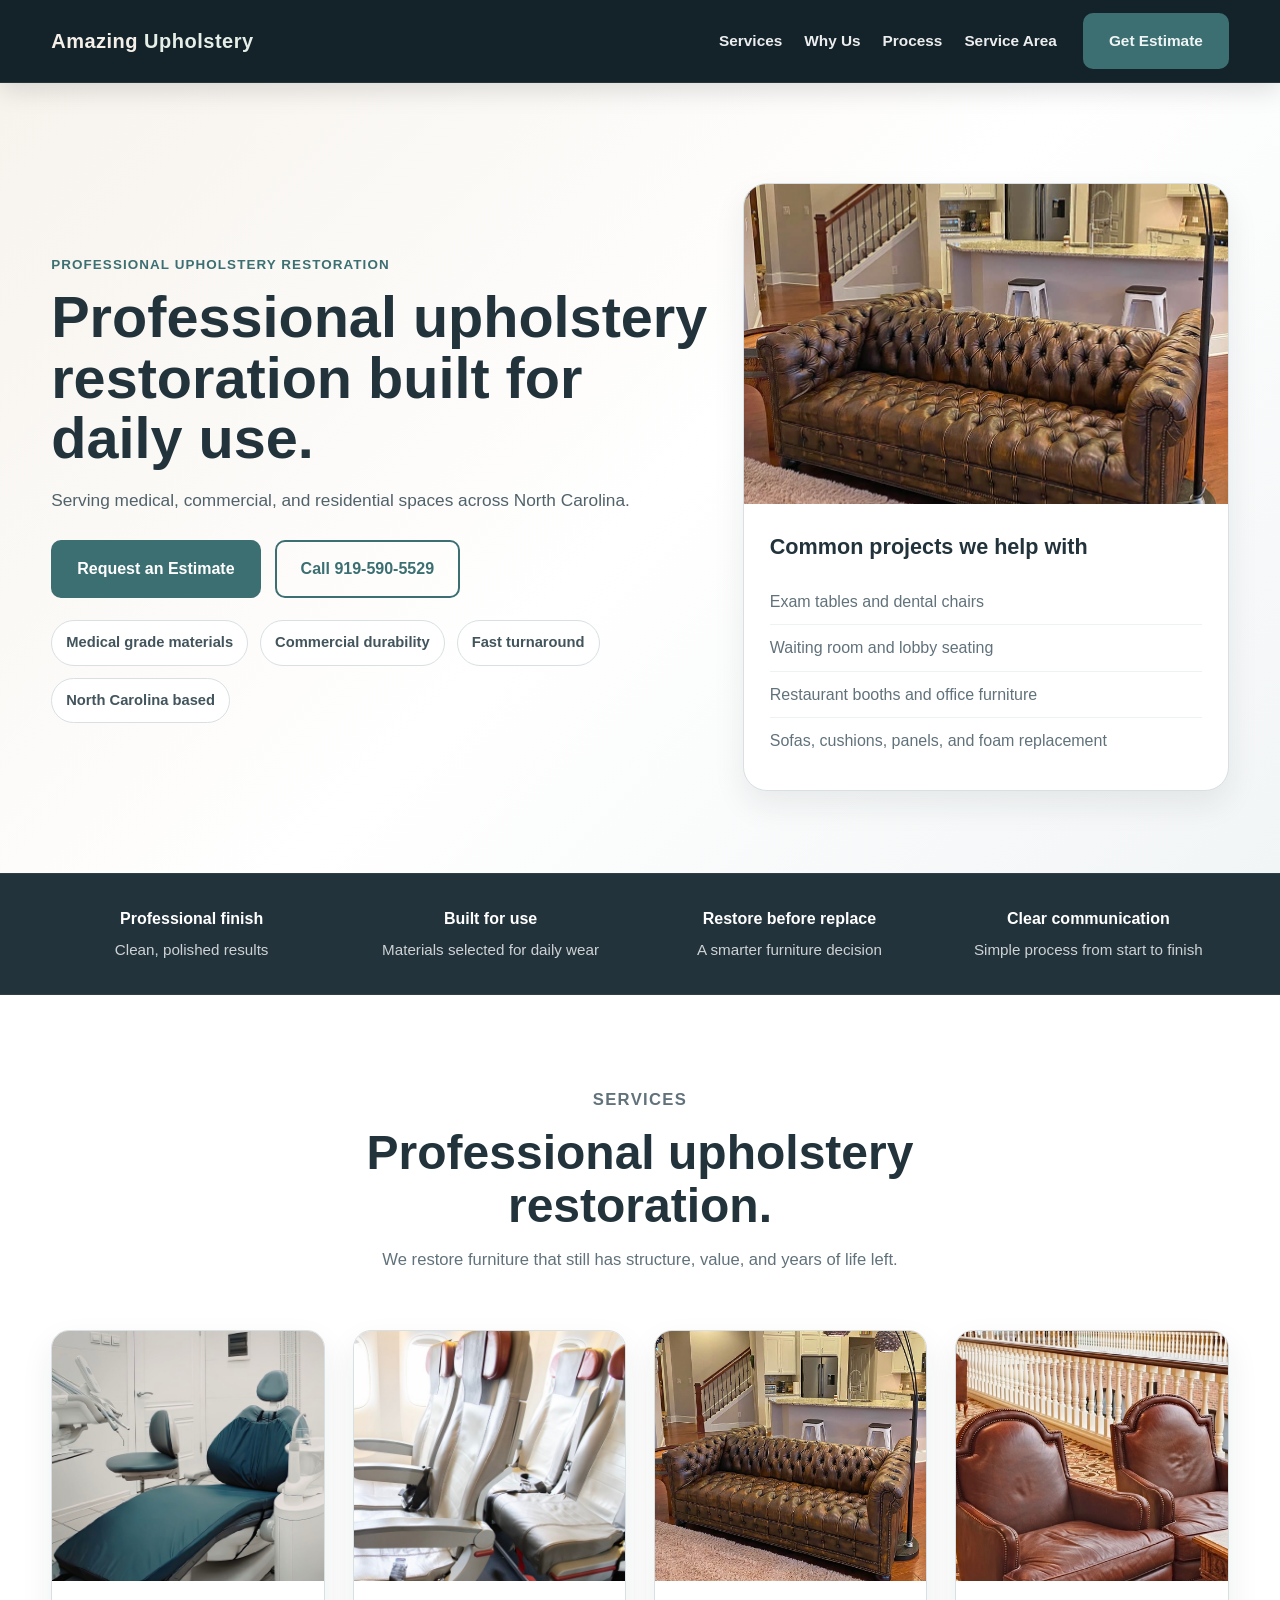
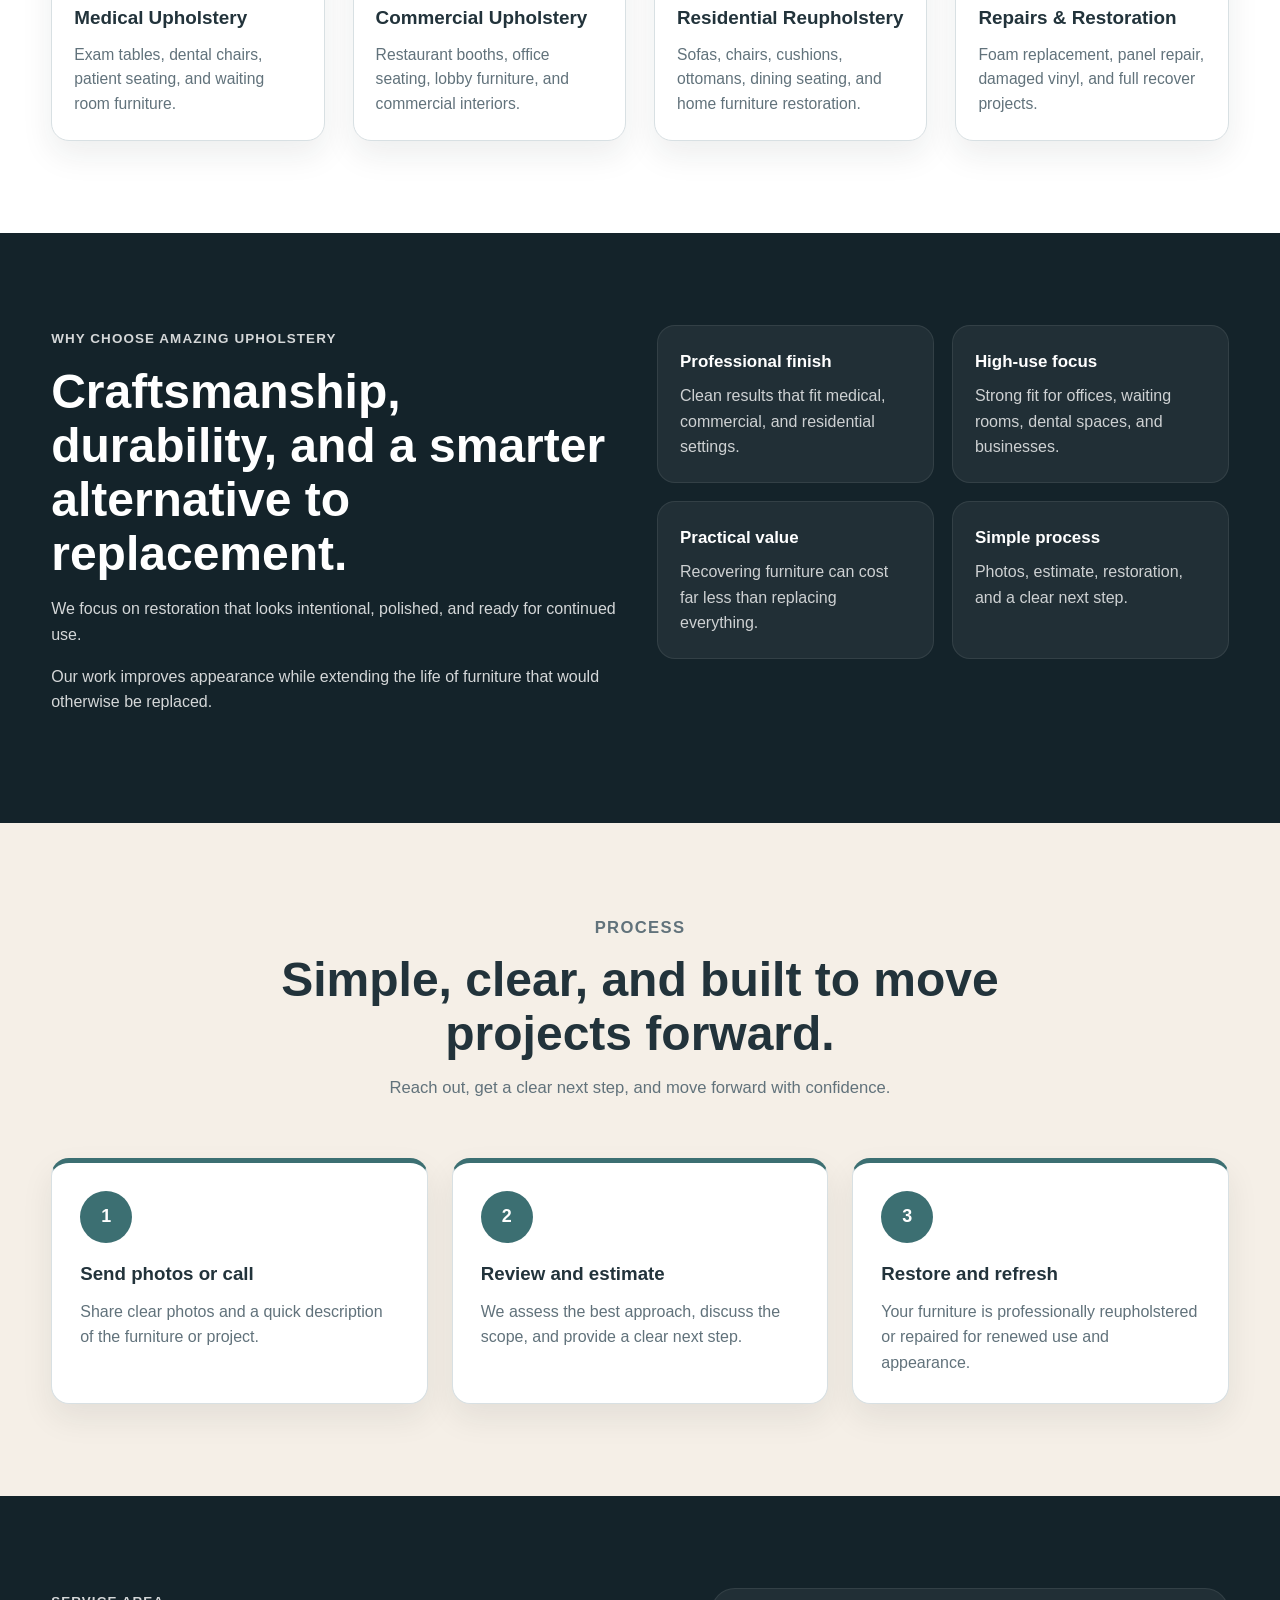
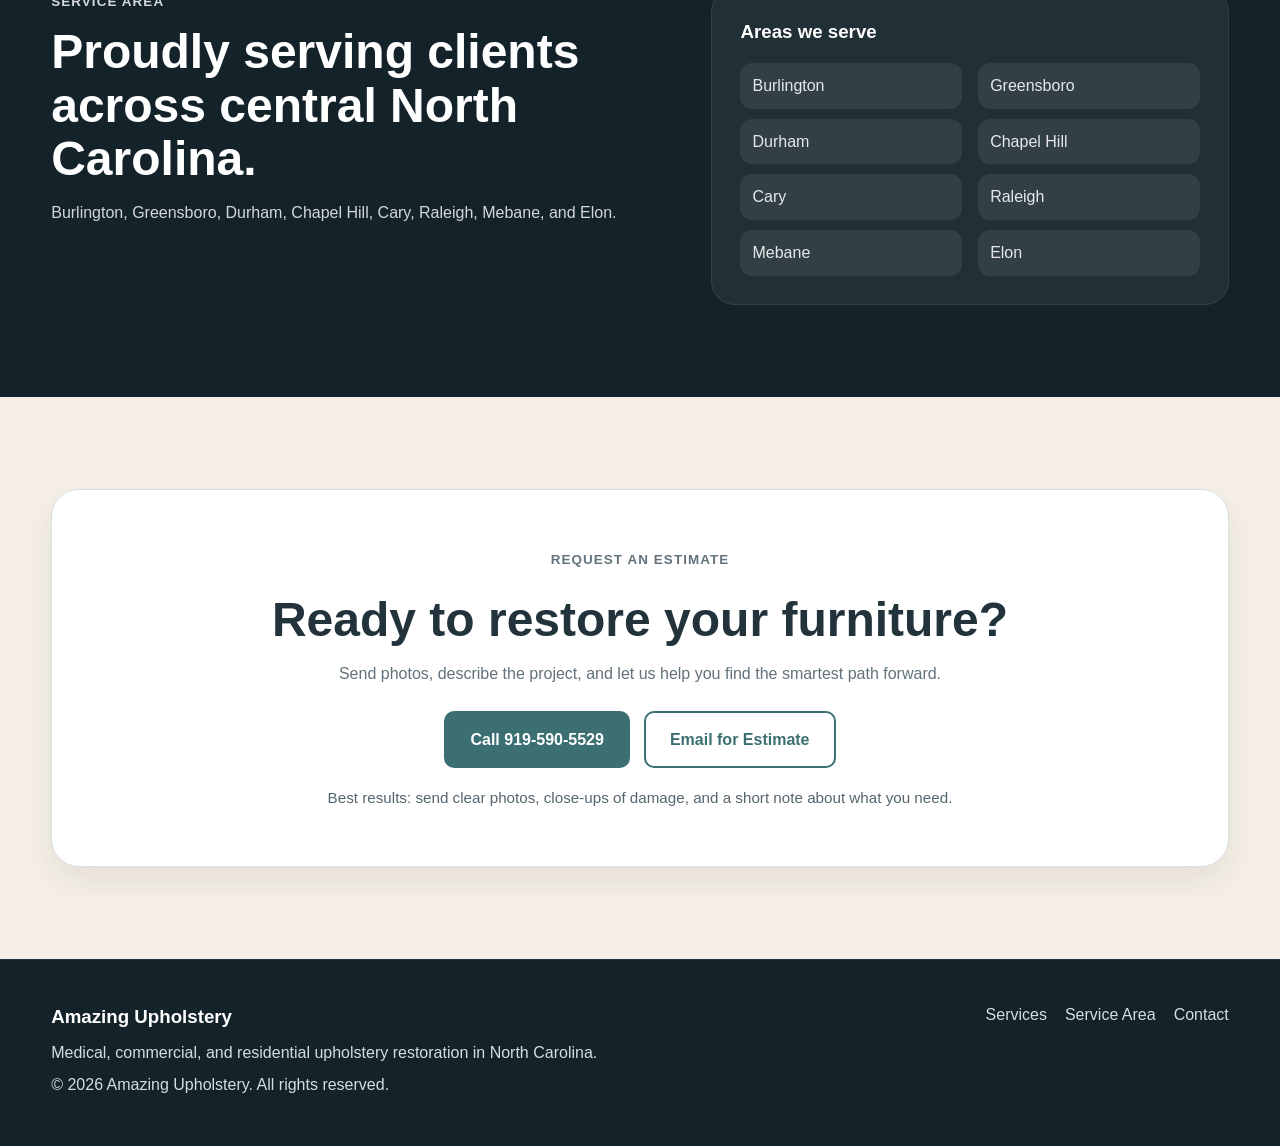
==== index.html @ 9be1ccff "Update index.html" ====
<!DOCTYPE html>
<html lang="en">
<head>
<meta charset="UTF-8">
<meta name="viewport" content="width=device-width, initial-scale=1.0">
<title>Amazing Upholstery | Medical, Commercial & Residential Upholstery Restoration</title>
<meta name="description" content="Amazing Upholstery restores medical, commercial, and residential furniture with durable materials, clean craftsmanship, and a professional finish across North Carolina.">
<link rel="stylesheet" href="style.css">
</head>

<body>

<header class="site-header">
<div class="container nav">

<a href="/" class="logo">Amazing <span>Upholstery</span></a>

<nav class="nav-links">
<a href="#services">Services</a>
<a href="#why-us">Why Us</a>
<a href="#process">Process</a>
<a href="#areas">Service Area</a>
<a href="#contact" class="btn btn-primary nav-cta">Get Estimate</a>
</nav>

</div>
</header>

<main>

<section class="hero">
<div class="container hero-grid">

<div class="hero-copy">

<p class="section-label">Professional Upholstery Restoration</p>

<h1>Professional upholstery restoration built for daily use.</h1>
<p class="hero-text">
Serving medical, commercial, and residential spaces across North Carolina.
</p>

<div class="hero-actions">
<a href="#contact" class="btn btn-primary">Request an Estimate</a>
<a href="tel:9195905529" class="btn btn-secondary">Call 919-590-5529</a>
</div>

<div class="hero-tags">
<span>Medical grade materials</span>
<span>Commercial durability</span>
<span>Fast turnaround</span>
<span>North Carolina based</span>
</div>

</div>

<div class="hero-panel">

<img src="Residential.JPG" alt="Residential upholstery">

<div class="hero-panel-body">

<h2>Common projects we help with</h2>

<ul>
<li>Exam tables and dental chairs</li>
<li>Waiting room and lobby seating</li>
<li>Restaurant booths and office furniture</li>
<li>Sofas, cushions, panels, and foam replacement</li>
</ul>

</div>

</div>

</div>
</section>

<section class="trust-strip">

<div class="container trust-grid">

<div class="trust-item">
<strong>Professional finish</strong>
<span>Clean, polished results</span>
</div>

<div class="trust-item">
<strong>Built for use</strong>
<span>Materials selected for daily wear</span>
</div>

<div class="trust-item">
<strong>Restore before replace</strong>
<span>A smarter furniture decision</span>
</div>

<div class="trust-item">
<strong>Clear communication</strong>
<span>Simple process from start to finish</span>
</div>

</div>

</section>


<section id="services" class="section">

<div class="container">

<div class="section-head">
<p class="section-label">Services</p>
<h2>Professional upholstery restoration.</h2>
<p>We restore furniture that still has structure, value, and years of life left.</p>
</div>

<div class="service-grid">

<article class="service-card">

<div class="service-top">
<img src="Medical.JPEG" alt="Medical upholstery">
</div>

<div class="service-body">
<h3>Medical Upholstery</h3>
<p>Exam tables, dental chairs, patient seating, and waiting room furniture.</p>
</div>

</article>


<article class="service-card">

<div class="service-top">
<img src="Commercial.JPEG" alt="Commercial upholstery">
</div>

<div class="service-body">
<h3>Commercial Upholstery</h3>
<p>Restaurant booths, office seating, lobby furniture, and commercial interiors.</p>
</div>

</article>


<article class="service-card">

<div class="service-top">
<img src="Residential.JPG" alt="Residential upholstery">
</div>

<div class="service-body">
<h3>Residential Reupholstery</h3>
<p>Sofas, chairs, cushions, ottomans, dining seating, and home furniture restoration.</p>
</div>

</article>


<article class="service-card">

<div class="service-top">
<img src="Repairs.JPEG" alt="Repairs and restoration">
</div>

<div class="service-body">
<h3>Repairs & Restoration</h3>
<p>Foam replacement, panel repair, damaged vinyl, and full recover projects.</p>
</div>

</article>

</div>

</div>

</section>


<section id="why-us" class="section section-dark">

<div class="container brand-grid">

<div class="brand-copy">

<p class="section-label section-label-light">Why Choose Amazing Upholstery</p>

<h2>Craftsmanship, durability, and a smarter alternative to replacement.</h2>

<p>We focus on restoration that looks intentional, polished, and ready for continued use.</p>

<p>Our work improves appearance while extending the life of furniture that would otherwise be replaced.</p>

</div>


<div class="brand-points">

<div class="brand-box">
<h3>Professional finish</h3>
<p>Clean results that fit medical, commercial, and residential settings.</p>
</div>

<div class="brand-box">
<h3>High-use focus</h3>
<p>Strong fit for offices, waiting rooms, dental spaces, and businesses.</p>
</div>

<div class="brand-box">
<h3>Practical value</h3>
<p>Recovering furniture can cost far less than replacing everything.</p>
</div>

<div class="brand-box">
<h3>Simple process</h3>
<p>Photos, estimate, restoration, and a clear next step.</p>
</div>

</div>

</div>

</section>


<section id="process" class="section section-cream">

<div class="container">

<div class="section-head">

<p class="section-label">Process</p>

<h2>Simple, clear, and built to move projects forward.</h2>

<p>Reach out, get a clear next step, and move forward with confidence.</p>

</div>


<div class="process-grid">

<article class="process-card">
<div class="step-number">1</div>
<h3>Send photos or call</h3>
<p>Share clear photos and a quick description of the furniture or project.</p>
</article>

<article class="process-card">
<div class="step-number">2</div>
<h3>Review and estimate</h3>
<p>We assess the best approach, discuss the scope, and provide a clear next step.</p>
</article>

<article class="process-card">
<div class="step-number">3</div>
<h3>Restore and refresh</h3>
<p>Your furniture is professionally reupholstered or repaired for renewed use and appearance.</p>
</article>

</div>

</div>

</section>


<section id="areas" class="section section-dark">

<div class="container areas-grid">

<div class="areas-copy">

<p class="section-label section-label-light">Service Area</p>

<h2>Proudly serving clients across central North Carolina.</h2>

<p>Burlington, Greensboro, Durham, Chapel Hill, Cary, Raleigh, Mebane, and Elon.</p>

</div>


<div class="areas-card">

<h3>Areas we serve</h3>

<ul>
<li>Burlington</li>
<li>Greensboro</li>
<li>Durham</li>
<li>Chapel Hill</li>
<li>Cary</li>
<li>Raleigh</li>
<li>Mebane</li>
<li>Elon</li>
</ul>

</div>

</div>

</section>


<section id="contact" class="section section-cream">

<div class="container">

<div class="contact-panel">

<p class="section-label">Request an Estimate</p>

<h2>Ready to restore your furniture?</h2>

<p>Send photos, describe the project, and let us help you find the smartest path forward.</p>

<div class="contact-actions">
<a href="tel:9195905529" class="btn btn-primary">Call 919-590-5529</a>
<a href="mailto:info@amazingreup.com" class="btn btn-secondary">Email for Estimate</a>
</div>

<div class="contact-note">
Best results: send clear photos, close-ups of damage, and a short note about what you need.
</div>

</div>

</div>

</section>

</main>


<footer class="site-footer">

<div class="container footer-grid">

<div class="footer-left">
<h3>Amazing Upholstery</h3>
<p>Medical, commercial, and residential upholstery restoration in North Carolina.</p>
<p>© 2026 Amazing Upholstery. All rights reserved.</p>
</div>

<div class="footer-right">
<a href="#services">Services</a>
<a href="#areas">Service Area</a>
<a href="#contact">Contact</a>
</div>

</div>

</footer>

</body>
</html>
---- style.css ----
:root {
  --charcoal: #14232a;
  --charcoal-soft: #22333b;
  --teal: #3c6f72;
  --teal-dark: #315d60;
  --cream: #f5efe7;
  --white: #ffffff;
  --border: #d8e0e3;
  --text: #22333b;
  --muted: #61727b;
  --shadow: 0 14px 32px rgba(20, 35, 42, 0.08);
  --shadow-hover: 0 22px 44px rgba(20, 35, 42, 0.14);
  --radius: 18px;
  --radius-lg: 24px;
}

* {
  box-sizing: border-box;
  margin: 0;
  padding: 0;
}

html {
  scroll-behavior: smooth;
}

body {
  font-family: Arial, Helvetica, sans-serif;
  color: var(--text);
  background: var(--white);
  line-height: 1.6;
}

img {
  display: block;
  max-width: 100%;
}

a {
  color: inherit;
  text-decoration: none;
}

.container {
  width: min(92%, 1200px);
  margin: 0 auto;
}

.site-header {
  position: sticky;
  top: 0;
  z-index: 1000;
  background: var(--charcoal);
  border-bottom: 1px solid rgba(255, 255, 255, 0.08);
  box-shadow: 0 8px 24px rgba(0, 0, 0, 0.12);
}

.nav {
  min-height: 82px;
  display: flex;
  justify-content: space-between;
  align-items: center;
  gap: 24px;
}

.logo {
  font-size: 1.25rem;
  font-weight: 700;
  color: #f4efe8;
  letter-spacing: 0.5px;
  white-space: nowrap;
  line-height: 1.2;
}

.logo span {
  color: #e5eee7;
}

.nav-links {
  display: flex;
  align-items: center;
  gap: 22px;
  flex-wrap: wrap;
}

.nav-links a {
  color: rgba(255, 255, 255, 0.92);
  font-weight: 600;
  font-size: 0.96rem;
}

.nav-links a:hover {
  color: #ffffff;
}

.nav-cta {
  margin-left: 4px;
}

.btn {
  display: inline-block;
  padding: 14px 24px;
  border-radius: 10px;
  font-weight: 700;
  border: 2px solid transparent;
  transition: background-color 0.25s ease, color 0.25s ease, border-color 0.25s ease, transform 0.25s ease;
}

.btn:hover {
  transform: translateY(-1px);
}

.btn-primary {
  background: var(--teal);
  color: var(--white);
}

.btn-primary:hover {
  background: var(--teal-dark);
}

.btn-secondary {
  background: transparent;
  color: var(--teal);
  border-color: var(--teal);
}

.btn-secondary:hover {
  background: rgba(60, 111, 114, 0.08);
}

.section {
  padding: 92px 0;
}

.section-light {
  background: var(--white);
}

.section-cream {
  background: var(--cream);
}

.section-dark {
  background: var(--charcoal);
  color: var(--white);
}

.section-head {
  max-width: 760px;
  margin: 0 auto 56px;
  text-align: center;
}

.section-head h2 {
  font-size: clamp(2rem, 4vw, 3rem);
  line-height: 1.12;
  margin-bottom: 14px;
}

.section-head p {
  color: var(--muted);
  font-size: 1.04rem;
}

.section-label {
  display: inline-block;
  margin-bottom: 12px;
  color: var(--teal);
  font-size: 0.84rem;
  font-weight: 800;
  text-transform: uppercase;
  letter-spacing: 0.08em;
}

.section-label-light {
  color: #d5e1db;
}

.hero {
  background: linear-gradient(135deg, #f7f3ed 0%, #ffffff 52%, #f2f5f6 100%);
  padding: 100px 0 82px;
}

.hero-grid {
  display: grid;
  grid-template-columns: 1.15fr 0.85fr;
  gap: 34px;
  align-items: center;
}

.hero-copy h1 {
  font-size: clamp(2.4rem, 4.5vw, 4.2rem);
  line-height: 1.05;
  margin-bottom: 18px;
}

.hero-text {
  font-size: 1.08rem;
  color: #51626a;
  max-width: 700px;
  margin-bottom: 26px;
}

.hero-actions {
  display: flex;
  gap: 14px;
  flex-wrap: wrap;
  margin-bottom: 22px;
}

.hero-tags {
  display: flex;
  flex-wrap: wrap;
  gap: 12px;
}

.hero-tags span {
  background: var(--white);
  border: 1px solid var(--border);
  border-radius: 999px;
  padding: 10px 14px;
  font-size: 0.92rem;
  font-weight: 700;
  color: #42545c;
}

.hero-panel {
  background: var(--white);
  border: 1px solid var(--border);
  border-radius: var(--radius-lg);
  overflow: hidden;
  box-shadow: var(--shadow);
}

.hero-panel img {
  width: 100%;
  height: 320px;
  object-fit: cover;
}

.hero-panel-body {
  padding: 26px;
}

.hero-panel-body h2 {
  font-size: 1.35rem;
  margin-bottom: 14px;
}

.hero-panel-body ul {
  list-style: none;
}

.hero-panel-body li {
  padding: 10px 0;
  border-bottom: 1px solid #edf2f4;
  color: var(--muted);
}

.hero-panel-body li:last-child {
  border-bottom: none;
}

.trust-strip {
  background: var(--charcoal-soft);
  color: var(--white);
  padding: 22px 0;
  border-top: 1px solid rgba(255, 255, 255, 0.06);
  border-bottom: 1px solid rgba(255, 255, 255, 0.06);
}

.trust-grid {
  display: grid;
  grid-template-columns: repeat(4, 1fr);
  gap: 18px;
}

.trust-item {
  text-align: center;
  padding: 10px 12px;
}

.trust-item strong {
  display: block;
  margin-bottom: 5px;
  font-size: 1rem;
}

.trust-item span {
  color: rgba(255, 255, 255, 0.78);
  font-size: 0.95rem;
}

.service-grid {
  display: grid;
  grid-template-columns: repeat(4, 1fr);
  gap: 28px;
}

.service-card {
  background: var(--white);
  border: 1px solid var(--border);
  border-radius: 18px;
  overflow: hidden;
  box-shadow: var(--shadow);
  transition: transform 0.25s ease, box-shadow 0.25s ease;
}

.service-card:hover {
  transform: translateY(-4px);
  box-shadow: var(--shadow-hover);
}

.service-top {
  overflow: hidden;
  background: #f3f4f6;
}

.service-top img {
  width: 100%;
  height: 250px;
  object-fit: cover;
  display: block;
  transition: transform 0.35s ease;
}

.service-card:hover .service-top img {
  transform: scale(1.04);
}

.service-body {
  padding: 22px 22px 24px;
}

.service-body h3 {
  font-size: 1.18rem;
  margin-bottom: 10px;
  color: var(--text);
}

.service-body p {
  color: var(--muted);
  font-size: 0.98rem;
  line-height: 1.55;
}

.brand-grid {
  display: grid;
  grid-template-columns: 1fr 1fr;
  gap: 34px;
  align-items: start;
}

.brand-copy h2 {
  font-size: clamp(2rem, 4vw, 3rem);
  line-height: 1.12;
  margin-bottom: 16px;
}

.brand-copy p {
  color: rgba(255, 255, 255, 0.82);
  margin-bottom: 16px;
}

.brand-points {
  display: grid;
  grid-template-columns: repeat(2, 1fr);
  gap: 18px;
}

.brand-box {
  background: rgba(255, 255, 255, 0.06);
  border: 1px solid rgba(255, 255, 255, 0.08);
  border-radius: var(--radius);
  padding: 22px;
}

.brand-box h3 {
  color: var(--white);
  margin-bottom: 8px;
  font-size: 1.06rem;
}

.brand-box p {
  color: rgba(255, 255, 255, 0.78);
}

.process-grid {
  display: grid;
  grid-template-columns: repeat(3, 1fr);
  gap: 24px;
}

.process-card {
  background: var(--white);
  border: 1px solid var(--border);
  border-top: 5px solid var(--teal);
  border-radius: var(--radius);
  padding: 28px;
  box-shadow: var(--shadow);
}

.step-number,
.step {
  width: 52px;
  height: 52px;
  border-radius: 50%;
  background: var(--teal);
  color: var(--white);
  display: flex;
  align-items: center;
  justify-content: center;
  font-size: 1.12rem;
  font-weight: 800;
  margin-bottom: 16px;
}

.process-card h3 {
  margin-bottom: 10px;
}

.process-card p {
  color: var(--muted);
}

.areas-grid {
  display: grid;
  grid-template-columns: 1.1fr 0.9fr;
  gap: 28px;
  align-items: start;
}

.areas-copy h2 {
  font-size: clamp(2rem, 4vw, 3rem);
  line-height: 1.12;
  margin-bottom: 14px;
}

.areas-copy p {
  color: rgba(255, 255, 255, 0.82);
}

.areas-card {
  background: rgba(255, 255, 255, 0.06);
  border: 1px solid rgba(255, 255, 255, 0.08);
  border-radius: var(--radius-lg);
  padding: 28px;
}

.areas-card h3 {
  margin-bottom: 16px;
  color: var(--white);
}

.areas-card ul {
  list-style: none;
  display: grid;
  grid-template-columns: repeat(2, 1fr);
  gap: 10px 16px;
}

.areas-card li {
  padding: 10px 12px;
  border-radius: 12px;
  background: rgba(255, 255, 255, 0.08);
  color: rgba(255, 255, 255, 0.88);
}

.areas-list {
  text-align: center;
  font-size: 1.2rem;
  color: rgba(255, 255, 255, 0.88);
}

.contact-panel {
  background: var(--white);
  border: 1px solid var(--border);
  border-radius: 28px;
  padding: 56px 30px;
  text-align: center;
  box-shadow: var(--shadow);
}

.contact-panel h2 {
  font-size: clamp(2rem, 4vw, 3rem);
  line-height: 1.1;
  margin-bottom: 14px;
}

.contact-panel p {
  max-width: 720px;
  margin: 0 auto 24px;
  color: var(--muted);
}

.contact-actions {
  display: flex;
  justify-content: center;
  gap: 14px;
  flex-wrap: wrap;
  margin-bottom: 18px;
}

.contact-note {
  color: #55666f;
  font-size: 0.95rem;
}

.site-footer {
  background: var(--charcoal);
  color: #d5dde1;
  padding: 42px 0;
  border-top: 1px solid rgba(255, 255, 255, 0.08);
}

.footer-grid {
  display: flex;
  justify-content: space-between;
  gap: 24px;
  flex-wrap: wrap;
  align-items: flex-start;
}

.footer-left h3 {
  color: var(--white);
  margin-bottom: 8px;
}

.footer-left p {
  margin-bottom: 6px;
}

.footer-right {
  display: flex;
  gap: 18px;
  flex-wrap: wrap;
}

.footer-right a:hover {
  color: var(--white);
}

@media (max-width: 1100px) {
  .service-grid,
  .process-grid {
    grid-template-columns: repeat(2, 1fr);
  }

  .trust-grid {
    grid-template-columns: repeat(2, 1fr);
  }
}

@media (max-width: 900px) {
  .nav {
    flex-direction: column;
    justify-content: center;
    padding: 16px 0;
  }

  .nav-links {
    justify-content: center;
  }

  .hero-grid,
  .brand-grid,
  .areas-grid {
    grid-template-columns: 1fr;
  }

  .brand-points {
    grid-template-columns: 1fr 1fr;
  }
}

@media (max-width: 700px) {
  .section {
    padding: 74px 0;
  }

  .service-grid,
  .process-grid,
  .trust-grid,
  .brand-points,
  .areas-card ul {
    grid-template-columns: 1fr;
  }

  .hero-panel img,
  .service-top img {
    height: 220px;
  }

  .contact-panel {
    padding: 42px 22px;
  }

  .footer-right {
    flex-direction: column;
    gap: 10px;
  }
}
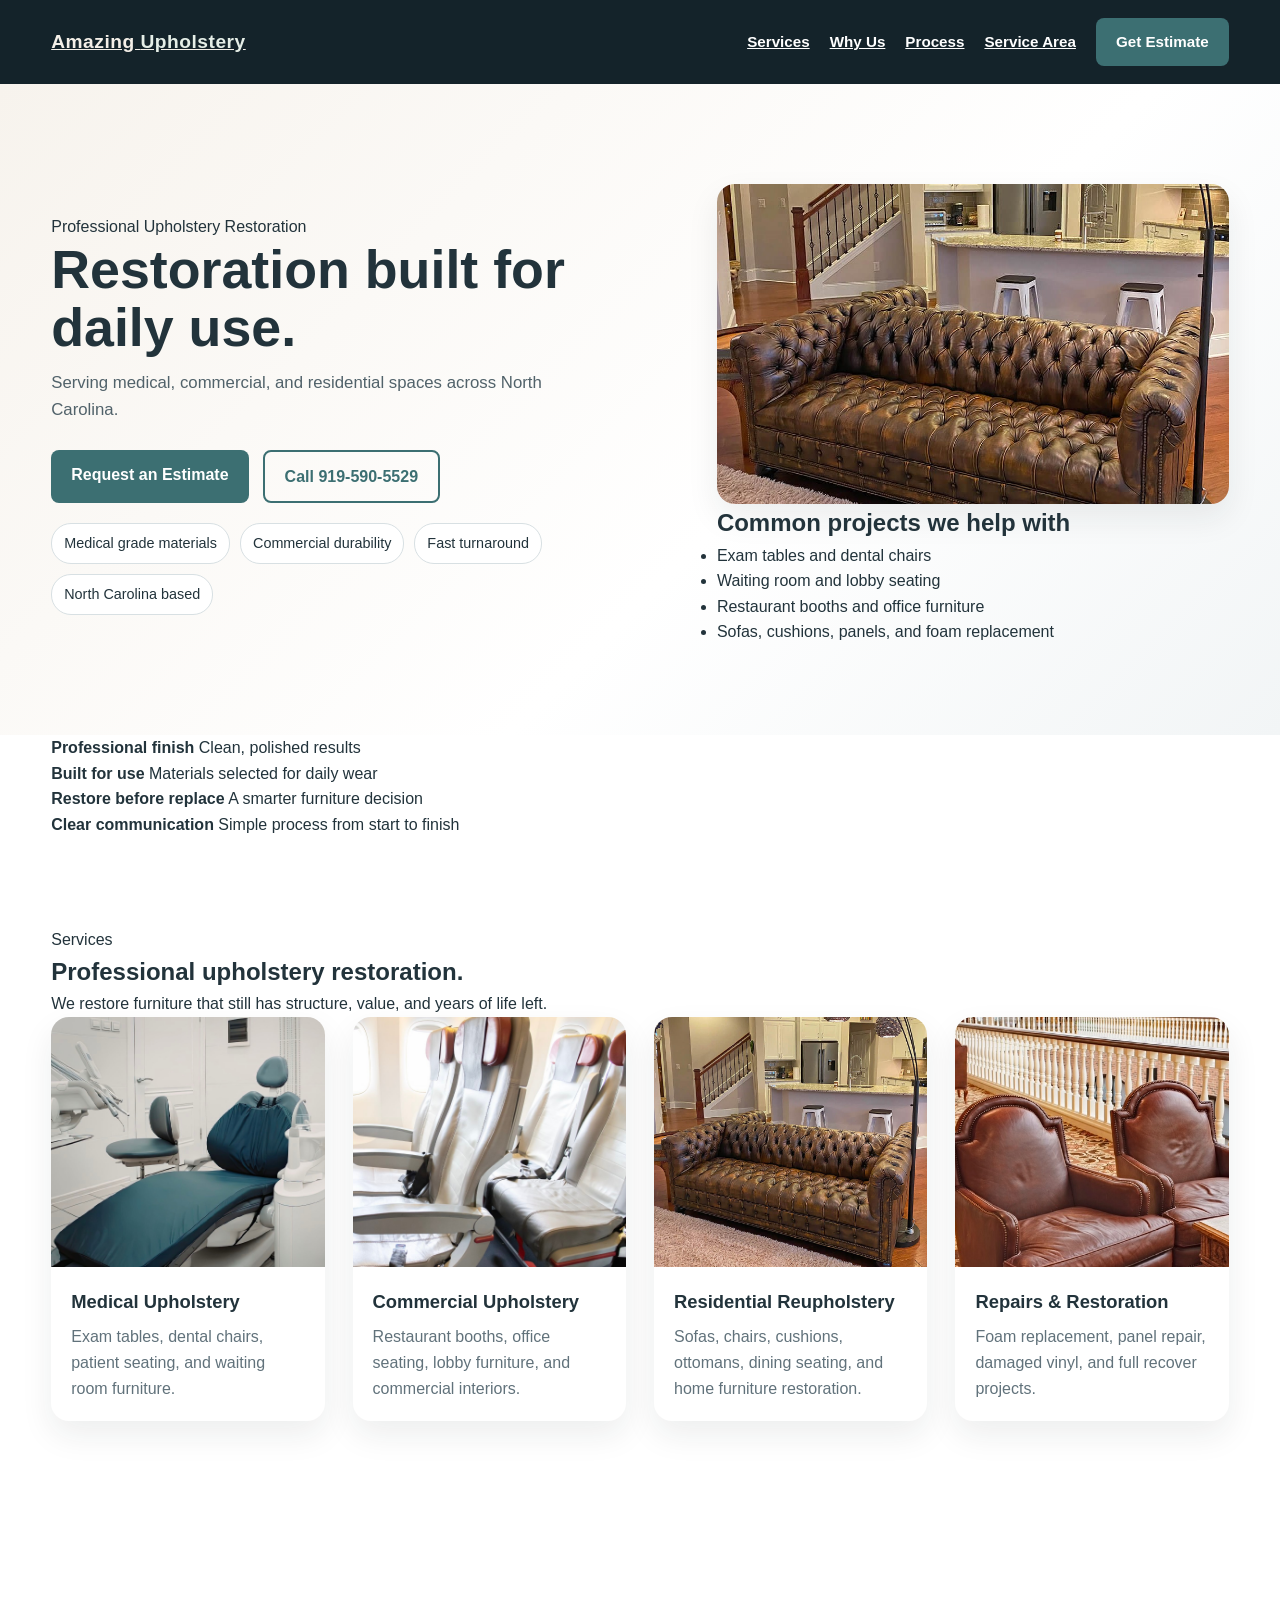
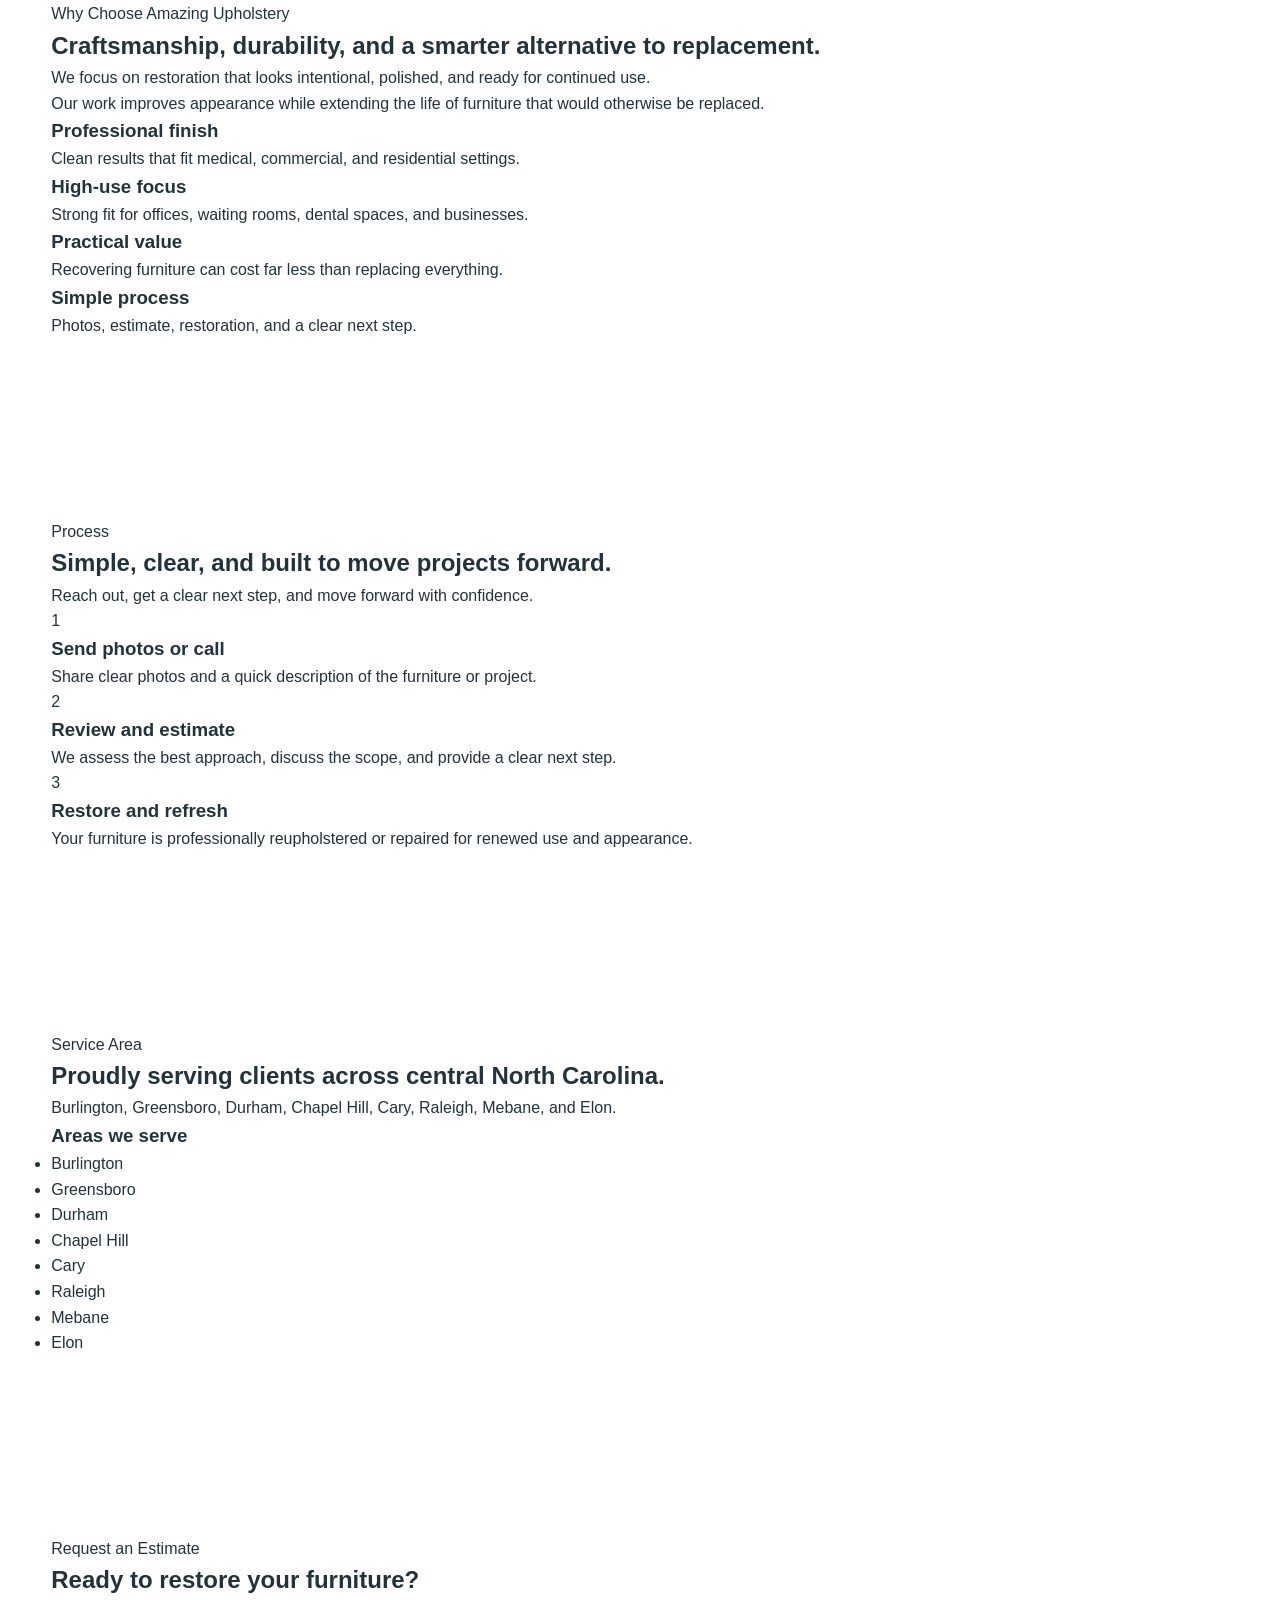
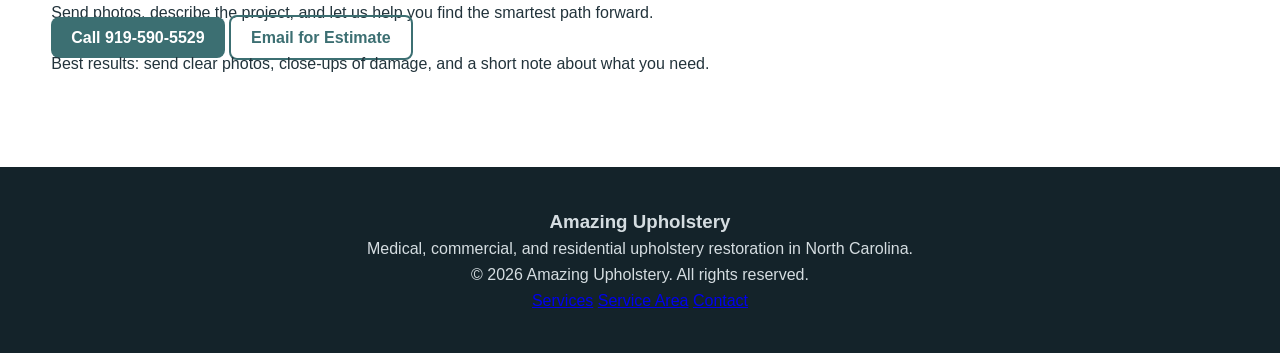
==== commit 185f9c76: "Update index.html" ====
--- a/index.html
+++ b/index.html
@@ -35,7 +35,7 @@
 
 <p class="section-label">Professional Upholstery Restoration</p>
 
-<h1>Professional upholstery restoration built for daily use.</h1>
+<h1>Restoration built for daily use.</h1>
 <p class="hero-text">
 Serving medical, commercial, and residential spaces across North Carolina.
 </p>
--- a/style.css
+++ b/style.css
@@ -20,10 +20,6 @@
   padding: 0;
 }
 
-html {
-  scroll-behavior: smooth;
-}
-
 body {
   font-family: Arial, Helvetica, sans-serif;
   color: var(--text);
@@ -36,40 +32,32 @@
   max-width: 100%;
 }
 
-a {
-  color: inherit;
-  text-decoration: none;
-}
-
 .container {
   width: min(92%, 1200px);
   margin: 0 auto;
 }
+
+/* HEADER */
 
 .site-header {
   position: sticky;
   top: 0;
   z-index: 1000;
   background: var(--charcoal);
-  border-bottom: 1px solid rgba(255, 255, 255, 0.08);
-  box-shadow: 0 8px 24px rgba(0, 0, 0, 0.12);
+  padding: 18px 0;
 }
 
 .nav {
-  min-height: 82px;
   display: flex;
   justify-content: space-between;
   align-items: center;
-  gap: 24px;
 }
 
 .logo {
-  font-size: 1.25rem;
+  font-size: 1.2rem;
   font-weight: 700;
   color: #f4efe8;
   letter-spacing: 0.5px;
-  white-space: nowrap;
-  line-height: 1.2;
 }
 
 .logo span {
@@ -78,218 +66,97 @@
 
 .nav-links {
   display: flex;
+  gap: 20px;
   align-items: center;
-  gap: 22px;
-  flex-wrap: wrap;
 }
 
 .nav-links a {
-  color: rgba(255, 255, 255, 0.92);
+  color: #ffffff;
   font-weight: 600;
-  font-size: 0.96rem;
-}
-
-.nav-links a:hover {
-  color: #ffffff;
-}
-
-.nav-cta {
-  margin-left: 4px;
-}
+  font-size: 0.95rem;
+}
+
+/* BUTTONS */
 
 .btn {
-  display: inline-block;
-  padding: 14px 24px;
-  border-radius: 10px;
+  padding: 12px 20px;
+  border-radius: 8px;
   font-weight: 700;
-  border: 2px solid transparent;
-  transition: background-color 0.25s ease, color 0.25s ease, border-color 0.25s ease, transform 0.25s ease;
-}
-
-.btn:hover {
-  transform: translateY(-1px);
+  text-decoration: none;
 }
 
 .btn-primary {
   background: var(--teal);
-  color: var(--white);
-}
-
-.btn-primary:hover {
-  background: var(--teal-dark);
+  color: #fff;
 }
 
 .btn-secondary {
-  background: transparent;
+  border: 2px solid var(--teal);
   color: var(--teal);
-  border-color: var(--teal);
-}
-
-.btn-secondary:hover {
-  background: rgba(60, 111, 114, 0.08);
-}
-
-.section {
-  padding: 92px 0;
-}
-
-.section-light {
-  background: var(--white);
-}
-
-.section-cream {
-  background: var(--cream);
-}
-
-.section-dark {
-  background: var(--charcoal);
-  color: var(--white);
-}
-
-.section-head {
-  max-width: 760px;
-  margin: 0 auto 56px;
-  text-align: center;
-}
-
-.section-head h2 {
-  font-size: clamp(2rem, 4vw, 3rem);
-  line-height: 1.12;
-  margin-bottom: 14px;
-}
-
-.section-head p {
-  color: var(--muted);
-  font-size: 1.04rem;
-}
-
-.section-label {
-  display: inline-block;
-  margin-bottom: 12px;
-  color: var(--teal);
-  font-size: 0.84rem;
-  font-weight: 800;
-  text-transform: uppercase;
-  letter-spacing: 0.08em;
-}
-
-.section-label-light {
-  color: #d5e1db;
-}
+}
+
+/* HERO */
 
 .hero {
-  background: linear-gradient(135deg, #f7f3ed 0%, #ffffff 52%, #f2f5f6 100%);
-  padding: 100px 0 82px;
+  padding: 100px 0 90px;
+  background: linear-gradient(135deg, #f7f3ed 0%, #ffffff 60%, #f2f5f6 100%);
 }
 
 .hero-grid {
   display: grid;
-  grid-template-columns: 1.15fr 0.85fr;
-  gap: 34px;
+  grid-template-columns: 1.1fr 0.9fr;
+  gap: 40px;
   align-items: center;
 }
 
 .hero-copy h1 {
-  font-size: clamp(2.4rem, 4.5vw, 4.2rem);
-  line-height: 1.05;
-  margin-bottom: 18px;
+  font-size: clamp(2.3rem, 4.2vw, 3.8rem);
+  line-height: 1.08;
+  margin-bottom: 14px;
+  max-width: 620px;
 }
 
 .hero-text {
-  font-size: 1.08rem;
+  font-size: 1.05rem;
   color: #51626a;
-  max-width: 700px;
+  max-width: 560px;
   margin-bottom: 26px;
 }
 
 .hero-actions {
   display: flex;
   gap: 14px;
+  margin-bottom: 20px;
+}
+
+.hero-tags {
+  display: flex;
+  gap: 10px;
   flex-wrap: wrap;
-  margin-bottom: 22px;
-}
-
-.hero-tags {
-  display: flex;
-  flex-wrap: wrap;
-  gap: 12px;
 }
 
 .hero-tags span {
-  background: var(--white);
+  background: #fff;
   border: 1px solid var(--border);
-  border-radius: 999px;
-  padding: 10px 14px;
-  font-size: 0.92rem;
-  font-weight: 700;
-  color: #42545c;
-}
-
-.hero-panel {
-  background: var(--white);
-  border: 1px solid var(--border);
-  border-radius: var(--radius-lg);
-  overflow: hidden;
-  box-shadow: var(--shadow);
-}
+  padding: 8px 12px;
+  border-radius: 20px;
+  font-size: 0.9rem;
+}
+
+/* HERO IMAGE */
 
 .hero-panel img {
   width: 100%;
   height: 320px;
   object-fit: cover;
-}
-
-.hero-panel-body {
-  padding: 26px;
-}
-
-.hero-panel-body h2 {
-  font-size: 1.35rem;
-  margin-bottom: 14px;
-}
-
-.hero-panel-body ul {
-  list-style: none;
-}
-
-.hero-panel-body li {
-  padding: 10px 0;
-  border-bottom: 1px solid #edf2f4;
-  color: var(--muted);
-}
-
-.hero-panel-body li:last-child {
-  border-bottom: none;
-}
-
-.trust-strip {
-  background: var(--charcoal-soft);
-  color: var(--white);
-  padding: 22px 0;
-  border-top: 1px solid rgba(255, 255, 255, 0.06);
-  border-bottom: 1px solid rgba(255, 255, 255, 0.06);
-}
-
-.trust-grid {
-  display: grid;
-  grid-template-columns: repeat(4, 1fr);
-  gap: 18px;
-}
-
-.trust-item {
-  text-align: center;
-  padding: 10px 12px;
-}
-
-.trust-item strong {
-  display: block;
-  margin-bottom: 5px;
-  font-size: 1rem;
-}
-
-.trust-item span {
-  color: rgba(255, 255, 255, 0.78);
-  font-size: 0.95rem;
+  border-radius: 18px;
+  box-shadow: var(--shadow);
+}
+
+/* SERVICES */
+
+.section {
+  padding: 90px 0;
 }
 
 .service-grid {
@@ -300,11 +167,10 @@
 
 .service-card {
   background: var(--white);
-  border: 1px solid var(--border);
   border-radius: 18px;
   overflow: hidden;
   box-shadow: var(--shadow);
-  transition: transform 0.25s ease, box-shadow 0.25s ease;
+  transition: all 0.25s ease;
 }
 
 .service-card:hover {
@@ -314,14 +180,12 @@
 
 .service-top {
   overflow: hidden;
-  background: #f3f4f6;
 }
 
 .service-top img {
   width: 100%;
   height: 250px;
   object-fit: cover;
-  display: block;
   transition: transform 0.35s ease;
 }
 
@@ -330,274 +194,42 @@
 }
 
 .service-body {
-  padding: 22px 22px 24px;
+  padding: 20px;
 }
 
 .service-body h3 {
-  font-size: 1.18rem;
-  margin-bottom: 10px;
-  color: var(--text);
+  margin-bottom: 8px;
+  font-size: 1.15rem;
 }
 
 .service-body p {
   color: var(--muted);
-  font-size: 0.98rem;
-  line-height: 1.55;
-}
-
-.brand-grid {
-  display: grid;
-  grid-template-columns: 1fr 1fr;
-  gap: 34px;
-  align-items: start;
-}
-
-.brand-copy h2 {
-  font-size: clamp(2rem, 4vw, 3rem);
-  line-height: 1.12;
-  margin-bottom: 16px;
-}
-
-.brand-copy p {
-  color: rgba(255, 255, 255, 0.82);
-  margin-bottom: 16px;
-}
-
-.brand-points {
-  display: grid;
-  grid-template-columns: repeat(2, 1fr);
-  gap: 18px;
-}
-
-.brand-box {
-  background: rgba(255, 255, 255, 0.06);
-  border: 1px solid rgba(255, 255, 255, 0.08);
-  border-radius: var(--radius);
-  padding: 22px;
-}
-
-.brand-box h3 {
-  color: var(--white);
-  margin-bottom: 8px;
-  font-size: 1.06rem;
-}
-
-.brand-box p {
-  color: rgba(255, 255, 255, 0.78);
-}
-
-.process-grid {
-  display: grid;
-  grid-template-columns: repeat(3, 1fr);
-  gap: 24px;
-}
-
-.process-card {
-  background: var(--white);
-  border: 1px solid var(--border);
-  border-top: 5px solid var(--teal);
-  border-radius: var(--radius);
-  padding: 28px;
-  box-shadow: var(--shadow);
-}
-
-.step-number,
-.step {
-  width: 52px;
-  height: 52px;
-  border-radius: 50%;
-  background: var(--teal);
-  color: var(--white);
-  display: flex;
-  align-items: center;
-  justify-content: center;
-  font-size: 1.12rem;
-  font-weight: 800;
-  margin-bottom: 16px;
-}
-
-.process-card h3 {
-  margin-bottom: 10px;
-}
-
-.process-card p {
-  color: var(--muted);
-}
-
-.areas-grid {
-  display: grid;
-  grid-template-columns: 1.1fr 0.9fr;
-  gap: 28px;
-  align-items: start;
-}
-
-.areas-copy h2 {
-  font-size: clamp(2rem, 4vw, 3rem);
-  line-height: 1.12;
-  margin-bottom: 14px;
-}
-
-.areas-copy p {
-  color: rgba(255, 255, 255, 0.82);
-}
-
-.areas-card {
-  background: rgba(255, 255, 255, 0.06);
-  border: 1px solid rgba(255, 255, 255, 0.08);
-  border-radius: var(--radius-lg);
-  padding: 28px;
-}
-
-.areas-card h3 {
-  margin-bottom: 16px;
-  color: var(--white);
-}
-
-.areas-card ul {
-  list-style: none;
-  display: grid;
-  grid-template-columns: repeat(2, 1fr);
-  gap: 10px 16px;
-}
-
-.areas-card li {
-  padding: 10px 12px;
-  border-radius: 12px;
-  background: rgba(255, 255, 255, 0.08);
-  color: rgba(255, 255, 255, 0.88);
-}
-
-.areas-list {
-  text-align: center;
-  font-size: 1.2rem;
-  color: rgba(255, 255, 255, 0.88);
-}
-
-.contact-panel {
-  background: var(--white);
-  border: 1px solid var(--border);
-  border-radius: 28px;
-  padding: 56px 30px;
-  text-align: center;
-  box-shadow: var(--shadow);
-}
-
-.contact-panel h2 {
-  font-size: clamp(2rem, 4vw, 3rem);
-  line-height: 1.1;
-  margin-bottom: 14px;
-}
-
-.contact-panel p {
-  max-width: 720px;
-  margin: 0 auto 24px;
-  color: var(--muted);
-}
-
-.contact-actions {
-  display: flex;
-  justify-content: center;
-  gap: 14px;
-  flex-wrap: wrap;
-  margin-bottom: 18px;
-}
-
-.contact-note {
-  color: #55666f;
-  font-size: 0.95rem;
-}
+}
+
+/* FOOTER */
 
 .site-footer {
   background: var(--charcoal);
   color: #d5dde1;
-  padding: 42px 0;
-  border-top: 1px solid rgba(255, 255, 255, 0.08);
-}
-
-.footer-grid {
-  display: flex;
-  justify-content: space-between;
-  gap: 24px;
-  flex-wrap: wrap;
-  align-items: flex-start;
-}
-
-.footer-left h3 {
-  color: var(--white);
-  margin-bottom: 8px;
-}
-
-.footer-left p {
-  margin-bottom: 6px;
-}
-
-.footer-right {
-  display: flex;
-  gap: 18px;
-  flex-wrap: wrap;
-}
-
-.footer-right a:hover {
-  color: var(--white);
-}
-
-@media (max-width: 1100px) {
-  .service-grid,
-  .process-grid {
-    grid-template-columns: repeat(2, 1fr);
-  }
-
-  .trust-grid {
-    grid-template-columns: repeat(2, 1fr);
-  }
-}
+  padding: 40px 0;
+  text-align: center;
+}
+
+/* MOBILE */
 
 @media (max-width: 900px) {
-  .nav {
-    flex-direction: column;
-    justify-content: center;
-    padding: 16px 0;
-  }
-
-  .nav-links {
-    justify-content: center;
-  }
-
-  .hero-grid,
-  .brand-grid,
-  .areas-grid {
-    grid-template-columns: 1fr;
-  }
-
-  .brand-points {
-    grid-template-columns: 1fr 1fr;
-  }
-}
-
-@media (max-width: 700px) {
-  .section {
-    padding: 74px 0;
-  }
-
-  .service-grid,
-  .process-grid,
-  .trust-grid,
-  .brand-points,
-  .areas-card ul {
-    grid-template-columns: 1fr;
-  }
-
-  .hero-panel img,
-  .service-top img {
-    height: 220px;
-  }
-
-  .contact-panel {
-    padding: 42px 22px;
-  }
-
-  .footer-right {
-    flex-direction: column;
-    gap: 10px;
-  }
-}
+
+.hero-grid {
+  grid-template-columns: 1fr;
+}
+
+.service-grid {
+  grid-template-columns: 1fr;
+}
+
+.nav {
+  flex-direction: column;
+  gap: 10px;
+}
+
+}
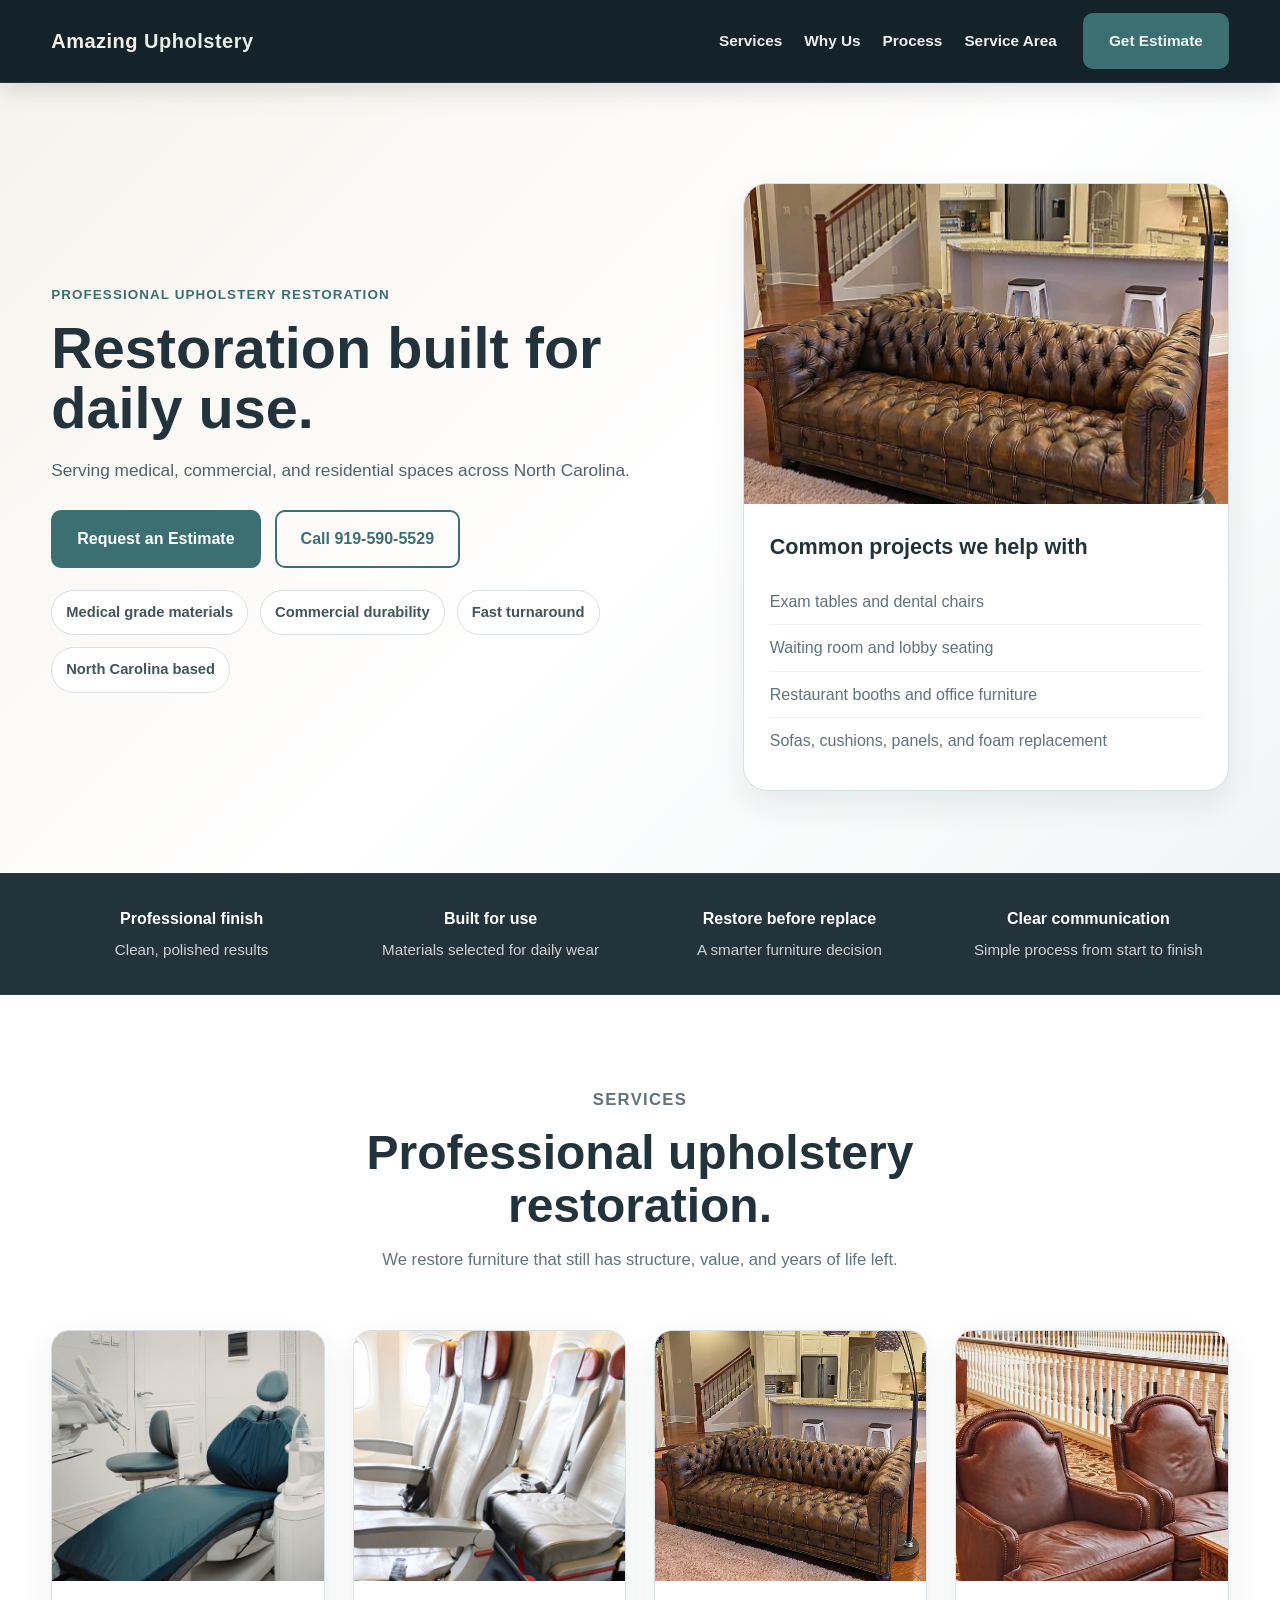
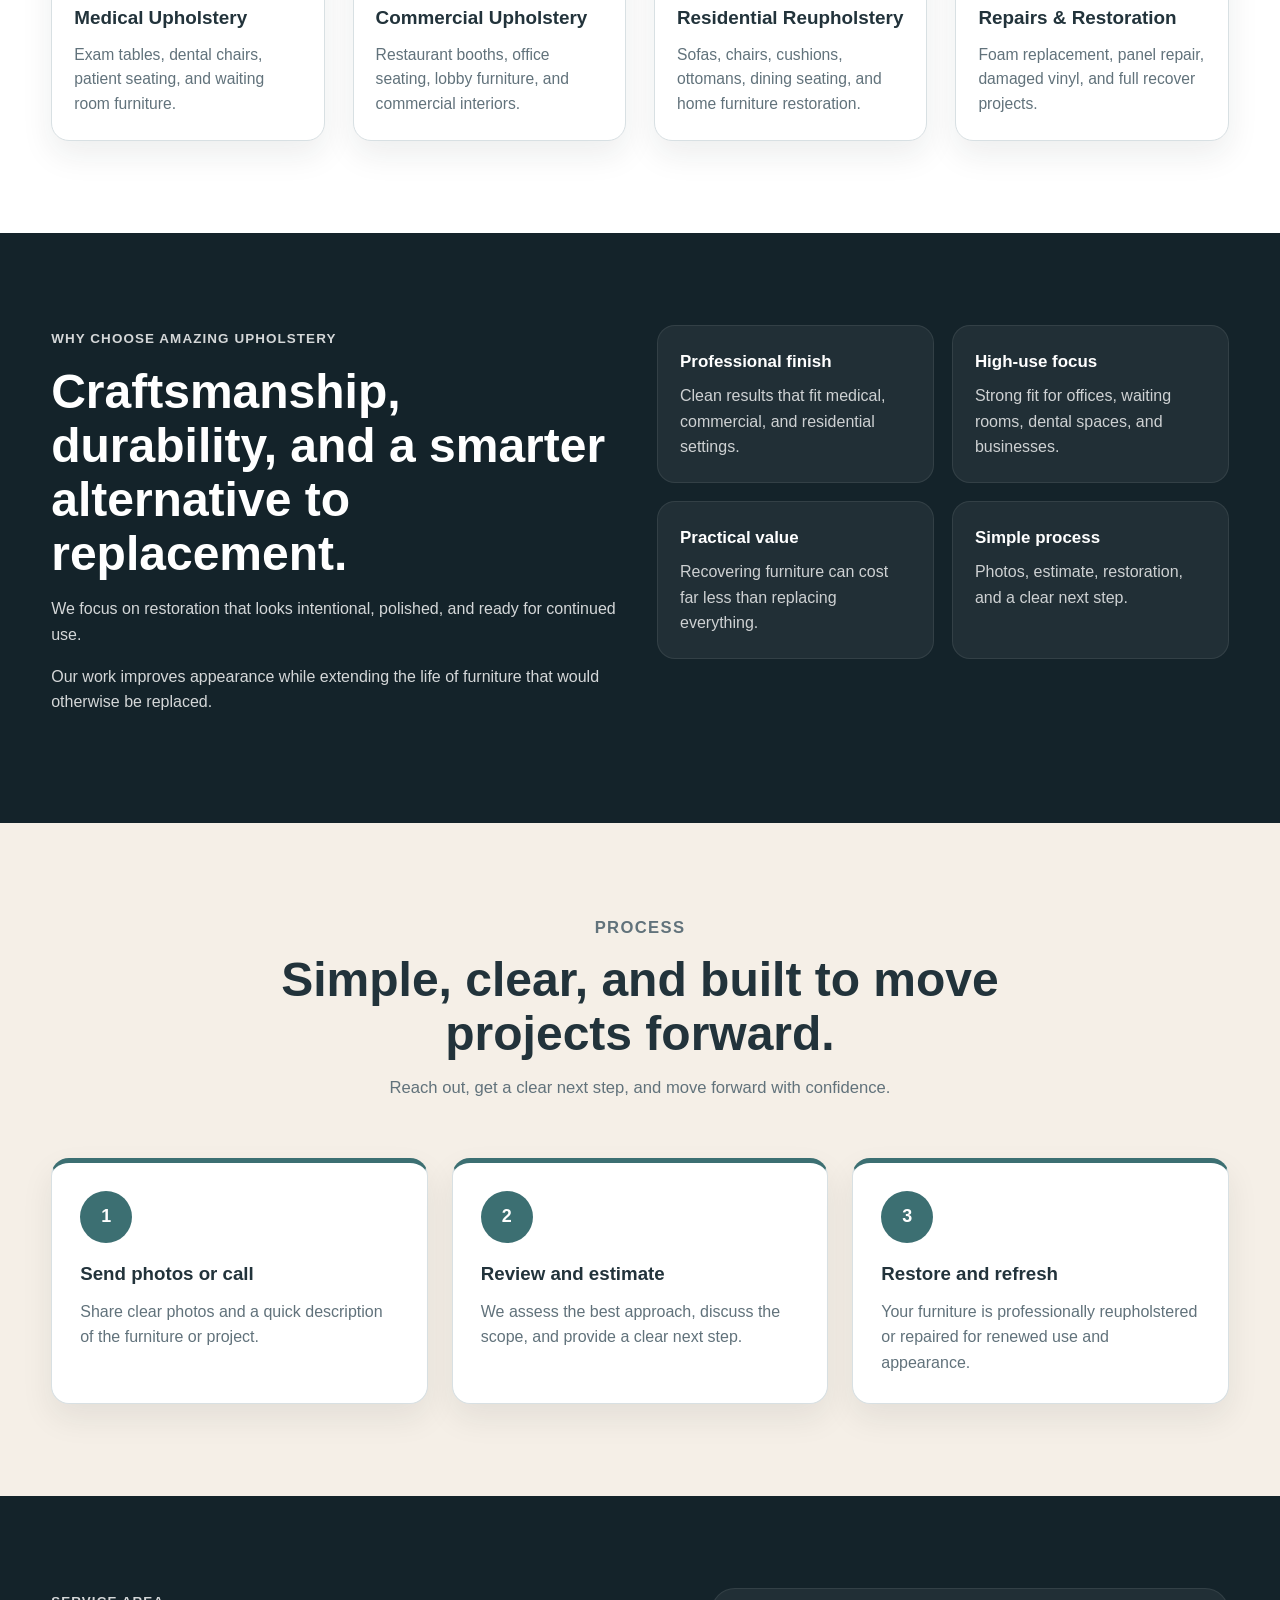
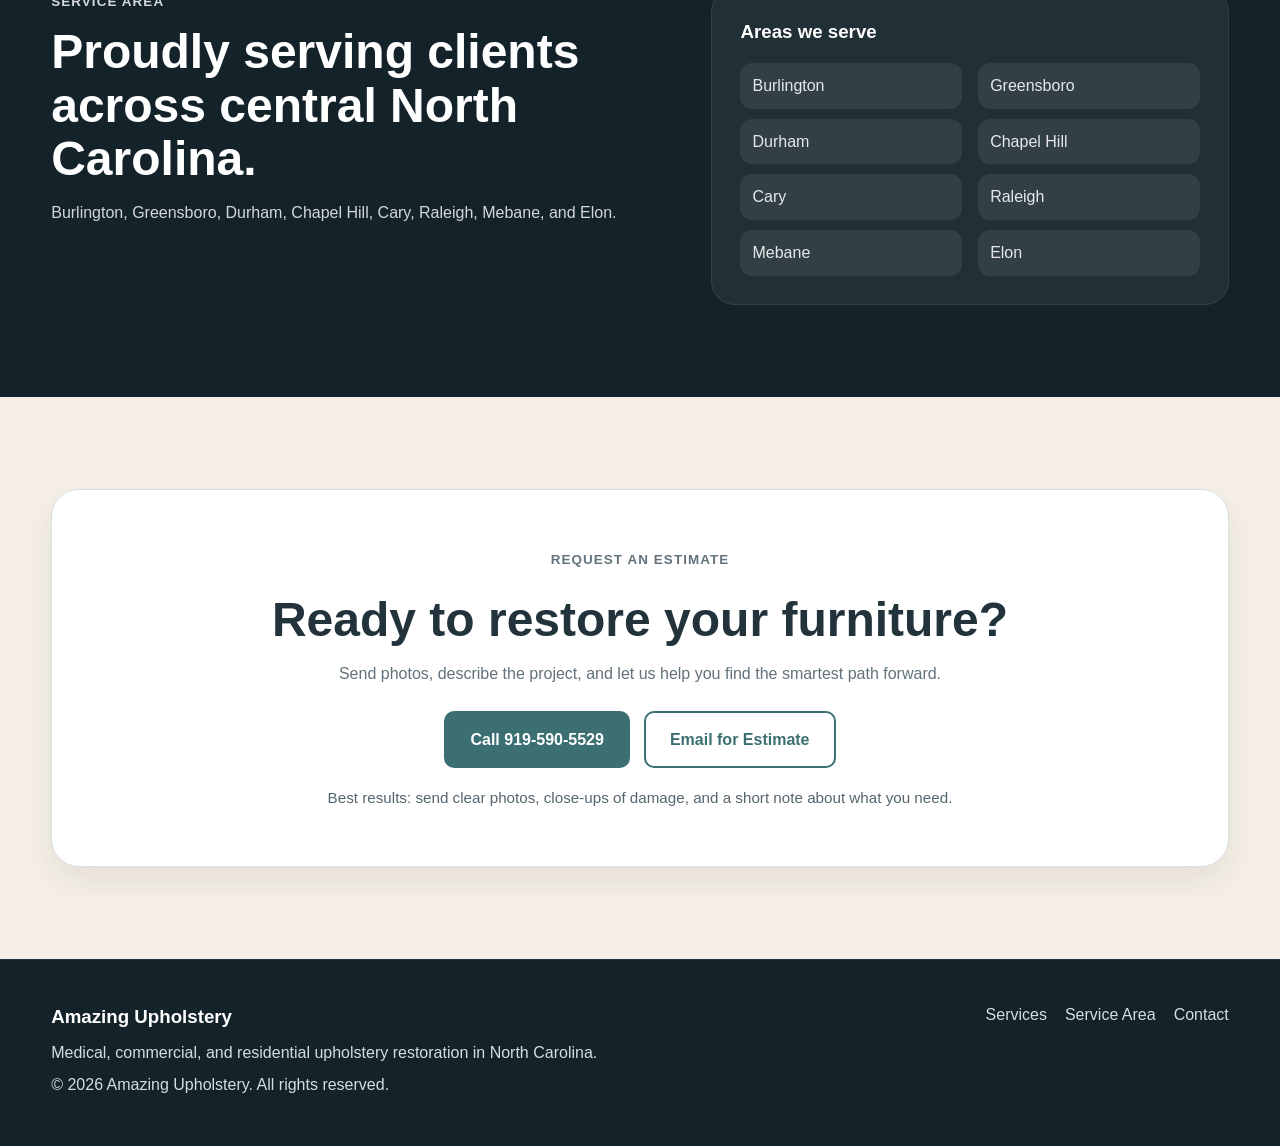
==== commit 1008035c: "Update index.html" ====
--- a/index.html
+++ b/index.html
@@ -318,7 +318,7 @@
 
 <div class="contact-actions">
 <a href="tel:9195905529" class="btn btn-primary">Call 919-590-5529</a>
-<a href="mailto:info@amazingreup.com" class="btn btn-secondary">Email for Estimate</a>
+<a href="mailto:amazingupholsterync@gmail.com" class="btn btn-secondary">Email for Estimate</a>
 </div>
 
 <div class="contact-note">
--- a/style.css
+++ b/style.css
@@ -20,6 +20,10 @@
   padding: 0;
 }
 
+html {
+  scroll-behavior: smooth;
+}
+
 body {
   font-family: Arial, Helvetica, sans-serif;
   color: var(--text);
@@ -32,32 +36,40 @@
   max-width: 100%;
 }
 
+a {
+  color: inherit;
+  text-decoration: none;
+}
+
 .container {
   width: min(92%, 1200px);
   margin: 0 auto;
 }
-
-/* HEADER */
 
 .site-header {
   position: sticky;
   top: 0;
   z-index: 1000;
   background: var(--charcoal);
-  padding: 18px 0;
+  border-bottom: 1px solid rgba(255, 255, 255, 0.08);
+  box-shadow: 0 8px 24px rgba(0, 0, 0, 0.12);
 }
 
 .nav {
+  min-height: 82px;
   display: flex;
   justify-content: space-between;
   align-items: center;
+  gap: 24px;
 }
 
 .logo {
-  font-size: 1.2rem;
+  font-size: 1.25rem;
   font-weight: 700;
   color: #f4efe8;
   letter-spacing: 0.5px;
+  white-space: nowrap;
+  line-height: 1.2;
 }
 
 .logo span {
@@ -66,97 +78,218 @@
 
 .nav-links {
   display: flex;
-  gap: 20px;
   align-items: center;
+  gap: 22px;
+  flex-wrap: wrap;
 }
 
 .nav-links a {
+  color: rgba(255, 255, 255, 0.92);
+  font-weight: 600;
+  font-size: 0.96rem;
+}
+
+.nav-links a:hover {
   color: #ffffff;
-  font-weight: 600;
-  font-size: 0.95rem;
-}
-
-/* BUTTONS */
+}
+
+.nav-cta {
+  margin-left: 4px;
+}
 
 .btn {
-  padding: 12px 20px;
-  border-radius: 8px;
+  display: inline-block;
+  padding: 14px 24px;
+  border-radius: 10px;
   font-weight: 700;
-  text-decoration: none;
+  border: 2px solid transparent;
+  transition: background-color 0.25s ease, color 0.25s ease, border-color 0.25s ease, transform 0.25s ease;
+}
+
+.btn:hover {
+  transform: translateY(-1px);
 }
 
 .btn-primary {
   background: var(--teal);
-  color: #fff;
+  color: var(--white);
+}
+
+.btn-primary:hover {
+  background: var(--teal-dark);
 }
 
 .btn-secondary {
-  border: 2px solid var(--teal);
+  background: transparent;
   color: var(--teal);
-}
-
-/* HERO */
+  border-color: var(--teal);
+}
+
+.btn-secondary:hover {
+  background: rgba(60, 111, 114, 0.08);
+}
+
+.section {
+  padding: 92px 0;
+}
+
+.section-light {
+  background: var(--white);
+}
+
+.section-cream {
+  background: var(--cream);
+}
+
+.section-dark {
+  background: var(--charcoal);
+  color: var(--white);
+}
+
+.section-head {
+  max-width: 760px;
+  margin: 0 auto 56px;
+  text-align: center;
+}
+
+.section-head h2 {
+  font-size: clamp(2rem, 4vw, 3rem);
+  line-height: 1.12;
+  margin-bottom: 14px;
+}
+
+.section-head p {
+  color: var(--muted);
+  font-size: 1.04rem;
+}
+
+.section-label {
+  display: inline-block;
+  margin-bottom: 12px;
+  color: var(--teal);
+  font-size: 0.84rem;
+  font-weight: 800;
+  text-transform: uppercase;
+  letter-spacing: 0.08em;
+}
+
+.section-label-light {
+  color: #d5e1db;
+}
 
 .hero {
-  padding: 100px 0 90px;
-  background: linear-gradient(135deg, #f7f3ed 0%, #ffffff 60%, #f2f5f6 100%);
+  background: linear-gradient(135deg, #f7f3ed 0%, #ffffff 52%, #f2f5f6 100%);
+  padding: 100px 0 82px;
 }
 
 .hero-grid {
   display: grid;
-  grid-template-columns: 1.1fr 0.9fr;
-  gap: 40px;
+  grid-template-columns: 1.15fr 0.85fr;
+  gap: 34px;
   align-items: center;
 }
 
 .hero-copy h1 {
-  font-size: clamp(2.3rem, 4.2vw, 3.8rem);
-  line-height: 1.08;
-  margin-bottom: 14px;
-  max-width: 620px;
+  font-size: clamp(2.4rem, 4.5vw, 4.2rem);
+  line-height: 1.05;
+  margin-bottom: 18px;
 }
 
 .hero-text {
-  font-size: 1.05rem;
+  font-size: 1.08rem;
   color: #51626a;
-  max-width: 560px;
+  max-width: 700px;
   margin-bottom: 26px;
 }
 
 .hero-actions {
   display: flex;
   gap: 14px;
-  margin-bottom: 20px;
+  flex-wrap: wrap;
+  margin-bottom: 22px;
 }
 
 .hero-tags {
   display: flex;
-  gap: 10px;
   flex-wrap: wrap;
+  gap: 12px;
 }
 
 .hero-tags span {
-  background: #fff;
+  background: var(--white);
   border: 1px solid var(--border);
-  padding: 8px 12px;
-  border-radius: 20px;
-  font-size: 0.9rem;
-}
-
-/* HERO IMAGE */
+  border-radius: 999px;
+  padding: 10px 14px;
+  font-size: 0.92rem;
+  font-weight: 700;
+  color: #42545c;
+}
+
+.hero-panel {
+  background: var(--white);
+  border: 1px solid var(--border);
+  border-radius: var(--radius-lg);
+  overflow: hidden;
+  box-shadow: var(--shadow);
+}
 
 .hero-panel img {
   width: 100%;
   height: 320px;
   object-fit: cover;
-  border-radius: 18px;
-  box-shadow: var(--shadow);
-}
-
-/* SERVICES */
-
-.section {
-  padding: 90px 0;
+}
+
+.hero-panel-body {
+  padding: 26px;
+}
+
+.hero-panel-body h2 {
+  font-size: 1.35rem;
+  margin-bottom: 14px;
+}
+
+.hero-panel-body ul {
+  list-style: none;
+}
+
+.hero-panel-body li {
+  padding: 10px 0;
+  border-bottom: 1px solid #edf2f4;
+  color: var(--muted);
+}
+
+.hero-panel-body li:last-child {
+  border-bottom: none;
+}
+
+.trust-strip {
+  background: var(--charcoal-soft);
+  color: var(--white);
+  padding: 22px 0;
+  border-top: 1px solid rgba(255, 255, 255, 0.06);
+  border-bottom: 1px solid rgba(255, 255, 255, 0.06);
+}
+
+.trust-grid {
+  display: grid;
+  grid-template-columns: repeat(4, 1fr);
+  gap: 18px;
+}
+
+.trust-item {
+  text-align: center;
+  padding: 10px 12px;
+}
+
+.trust-item strong {
+  display: block;
+  margin-bottom: 5px;
+  font-size: 1rem;
+}
+
+.trust-item span {
+  color: rgba(255, 255, 255, 0.78);
+  font-size: 0.95rem;
 }
 
 .service-grid {
@@ -167,10 +300,11 @@
 
 .service-card {
   background: var(--white);
+  border: 1px solid var(--border);
   border-radius: 18px;
   overflow: hidden;
   box-shadow: var(--shadow);
-  transition: all 0.25s ease;
+  transition: transform 0.25s ease, box-shadow 0.25s ease;
 }
 
 .service-card:hover {
@@ -180,12 +314,14 @@
 
 .service-top {
   overflow: hidden;
+  background: #f3f4f6;
 }
 
 .service-top img {
   width: 100%;
   height: 250px;
   object-fit: cover;
+  display: block;
   transition: transform 0.35s ease;
 }
 
@@ -194,42 +330,274 @@
 }
 
 .service-body {
-  padding: 20px;
+  padding: 22px 22px 24px;
 }
 
 .service-body h3 {
-  margin-bottom: 8px;
-  font-size: 1.15rem;
+  font-size: 1.18rem;
+  margin-bottom: 10px;
+  color: var(--text);
 }
 
 .service-body p {
   color: var(--muted);
-}
-
-/* FOOTER */
+  font-size: 0.98rem;
+  line-height: 1.55;
+}
+
+.brand-grid {
+  display: grid;
+  grid-template-columns: 1fr 1fr;
+  gap: 34px;
+  align-items: start;
+}
+
+.brand-copy h2 {
+  font-size: clamp(2rem, 4vw, 3rem);
+  line-height: 1.12;
+  margin-bottom: 16px;
+}
+
+.brand-copy p {
+  color: rgba(255, 255, 255, 0.82);
+  margin-bottom: 16px;
+}
+
+.brand-points {
+  display: grid;
+  grid-template-columns: repeat(2, 1fr);
+  gap: 18px;
+}
+
+.brand-box {
+  background: rgba(255, 255, 255, 0.06);
+  border: 1px solid rgba(255, 255, 255, 0.08);
+  border-radius: var(--radius);
+  padding: 22px;
+}
+
+.brand-box h3 {
+  color: var(--white);
+  margin-bottom: 8px;
+  font-size: 1.06rem;
+}
+
+.brand-box p {
+  color: rgba(255, 255, 255, 0.78);
+}
+
+.process-grid {
+  display: grid;
+  grid-template-columns: repeat(3, 1fr);
+  gap: 24px;
+}
+
+.process-card {
+  background: var(--white);
+  border: 1px solid var(--border);
+  border-top: 5px solid var(--teal);
+  border-radius: var(--radius);
+  padding: 28px;
+  box-shadow: var(--shadow);
+}
+
+.step-number,
+.step {
+  width: 52px;
+  height: 52px;
+  border-radius: 50%;
+  background: var(--teal);
+  color: var(--white);
+  display: flex;
+  align-items: center;
+  justify-content: center;
+  font-size: 1.12rem;
+  font-weight: 800;
+  margin-bottom: 16px;
+}
+
+.process-card h3 {
+  margin-bottom: 10px;
+}
+
+.process-card p {
+  color: var(--muted);
+}
+
+.areas-grid {
+  display: grid;
+  grid-template-columns: 1.1fr 0.9fr;
+  gap: 28px;
+  align-items: start;
+}
+
+.areas-copy h2 {
+  font-size: clamp(2rem, 4vw, 3rem);
+  line-height: 1.12;
+  margin-bottom: 14px;
+}
+
+.areas-copy p {
+  color: rgba(255, 255, 255, 0.82);
+}
+
+.areas-card {
+  background: rgba(255, 255, 255, 0.06);
+  border: 1px solid rgba(255, 255, 255, 0.08);
+  border-radius: var(--radius-lg);
+  padding: 28px;
+}
+
+.areas-card h3 {
+  margin-bottom: 16px;
+  color: var(--white);
+}
+
+.areas-card ul {
+  list-style: none;
+  display: grid;
+  grid-template-columns: repeat(2, 1fr);
+  gap: 10px 16px;
+}
+
+.areas-card li {
+  padding: 10px 12px;
+  border-radius: 12px;
+  background: rgba(255, 255, 255, 0.08);
+  color: rgba(255, 255, 255, 0.88);
+}
+
+.areas-list {
+  text-align: center;
+  font-size: 1.2rem;
+  color: rgba(255, 255, 255, 0.88);
+}
+
+.contact-panel {
+  background: var(--white);
+  border: 1px solid var(--border);
+  border-radius: 28px;
+  padding: 56px 30px;
+  text-align: center;
+  box-shadow: var(--shadow);
+}
+
+.contact-panel h2 {
+  font-size: clamp(2rem, 4vw, 3rem);
+  line-height: 1.1;
+  margin-bottom: 14px;
+}
+
+.contact-panel p {
+  max-width: 720px;
+  margin: 0 auto 24px;
+  color: var(--muted);
+}
+
+.contact-actions {
+  display: flex;
+  justify-content: center;
+  gap: 14px;
+  flex-wrap: wrap;
+  margin-bottom: 18px;
+}
+
+.contact-note {
+  color: #55666f;
+  font-size: 0.95rem;
+}
 
 .site-footer {
   background: var(--charcoal);
   color: #d5dde1;
-  padding: 40px 0;
-  text-align: center;
-}
-
-/* MOBILE */
+  padding: 42px 0;
+  border-top: 1px solid rgba(255, 255, 255, 0.08);
+}
+
+.footer-grid {
+  display: flex;
+  justify-content: space-between;
+  gap: 24px;
+  flex-wrap: wrap;
+  align-items: flex-start;
+}
+
+.footer-left h3 {
+  color: var(--white);
+  margin-bottom: 8px;
+}
+
+.footer-left p {
+  margin-bottom: 6px;
+}
+
+.footer-right {
+  display: flex;
+  gap: 18px;
+  flex-wrap: wrap;
+}
+
+.footer-right a:hover {
+  color: var(--white);
+}
+
+@media (max-width: 1100px) {
+  .service-grid,
+  .process-grid {
+    grid-template-columns: repeat(2, 1fr);
+  }
+
+  .trust-grid {
+    grid-template-columns: repeat(2, 1fr);
+  }
+}
 
 @media (max-width: 900px) {
-
-.hero-grid {
-  grid-template-columns: 1fr;
-}
-
-.service-grid {
-  grid-template-columns: 1fr;
-}
-
-.nav {
-  flex-direction: column;
-  gap: 10px;
-}
-
-}
+  .nav {
+    flex-direction: column;
+    justify-content: center;
+    padding: 16px 0;
+  }
+
+  .nav-links {
+    justify-content: center;
+  }
+
+  .hero-grid,
+  .brand-grid,
+  .areas-grid {
+    grid-template-columns: 1fr;
+  }
+
+  .brand-points {
+    grid-template-columns: 1fr 1fr;
+  }
+}
+
+@media (max-width: 700px) {
+  .section {
+    padding: 74px 0;
+  }
+
+  .service-grid,
+  .process-grid,
+  .trust-grid,
+  .brand-points,
+  .areas-card ul {
+    grid-template-columns: 1fr;
+  }
+
+  .hero-panel img,
+  .service-top img {
+    height: 220px;
+  }
+
+  .contact-panel {
+    padding: 42px 22px;
+  }
+
+  .footer-right {
+    flex-direction: column;
+    gap: 10px;
+  }
+}
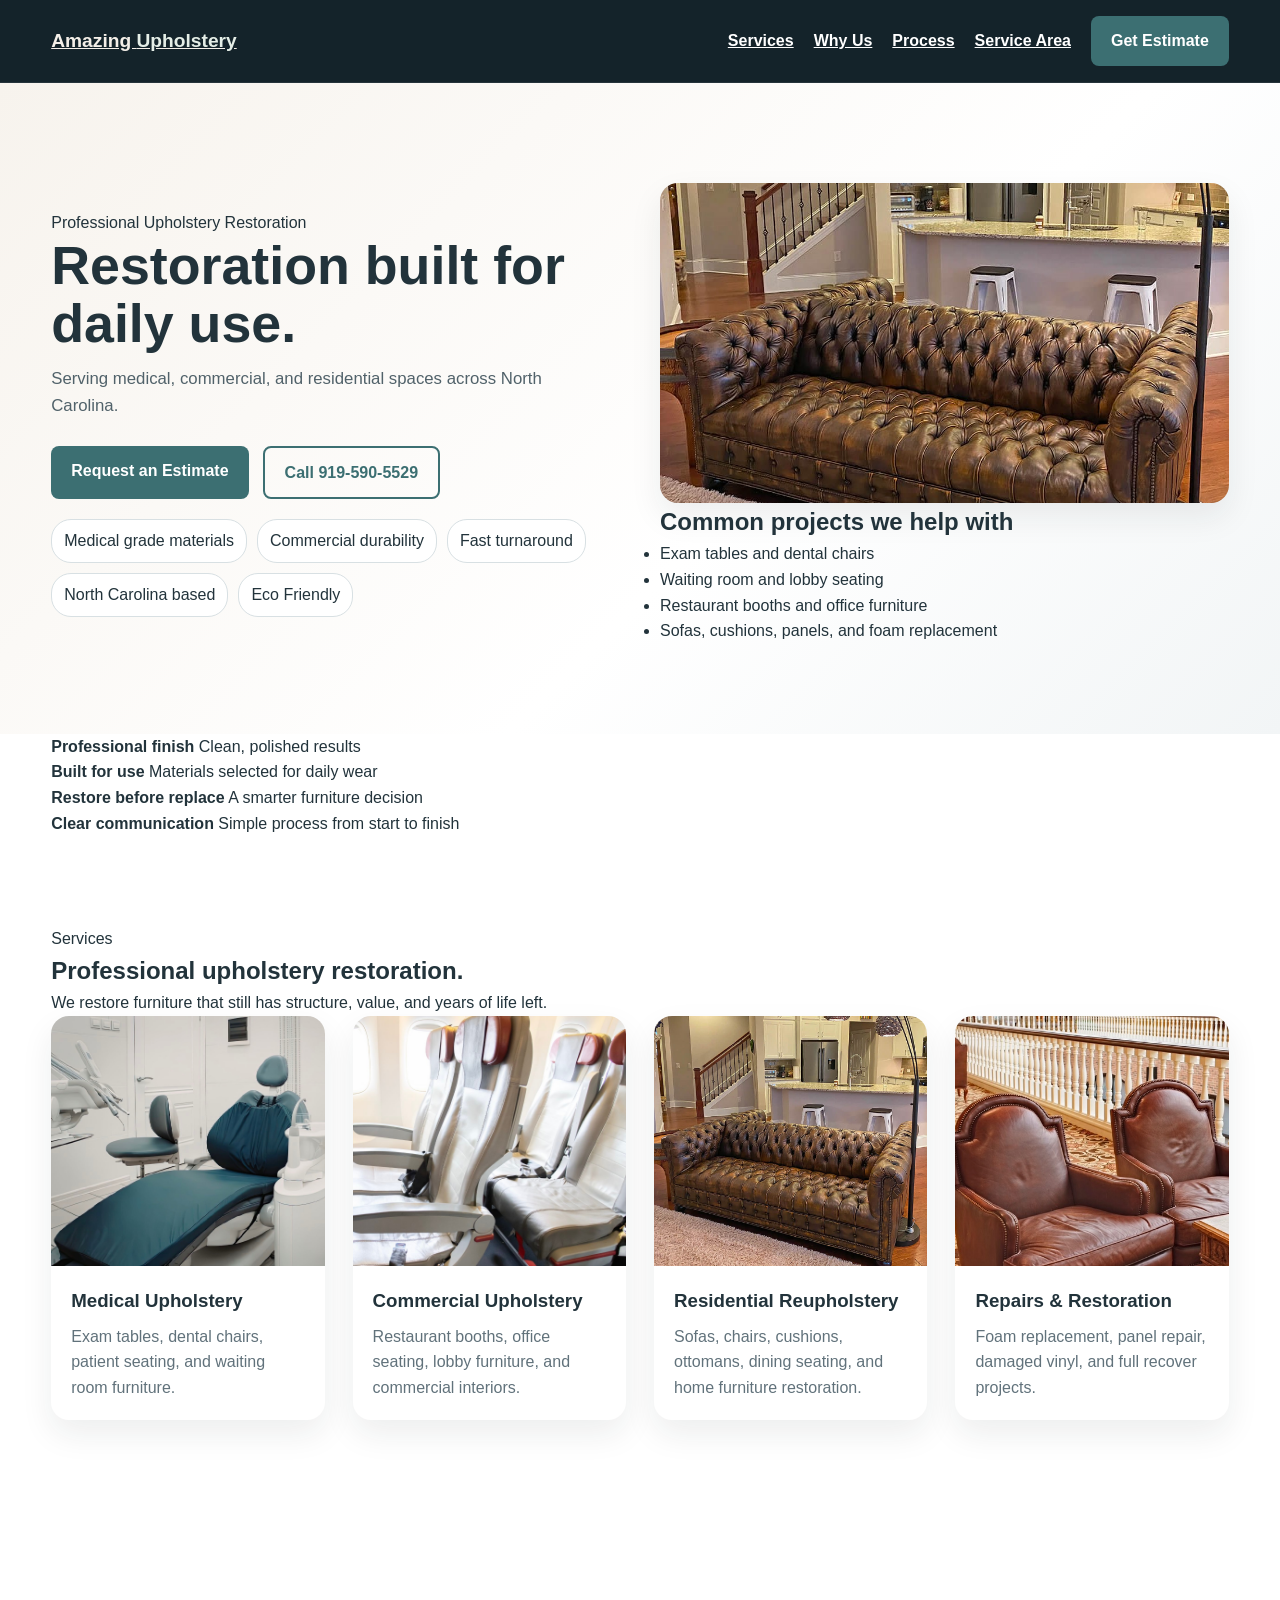
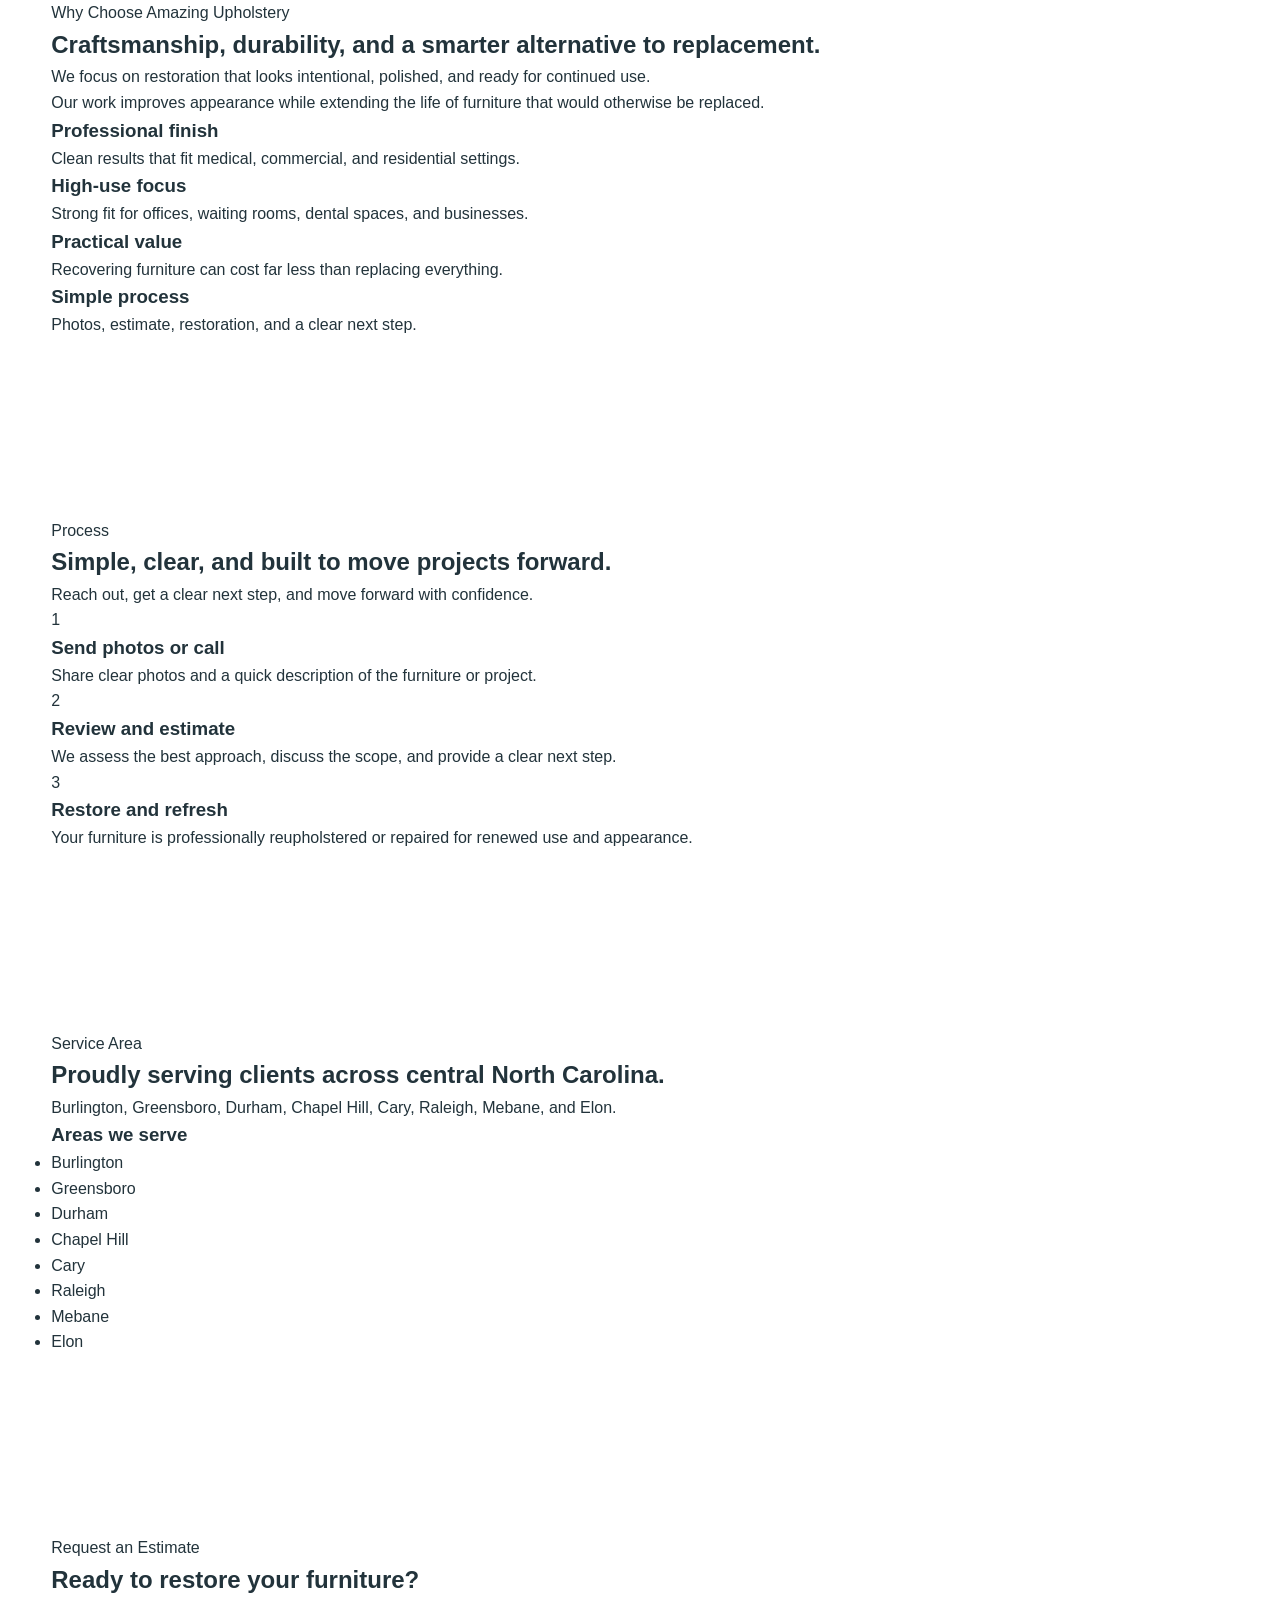
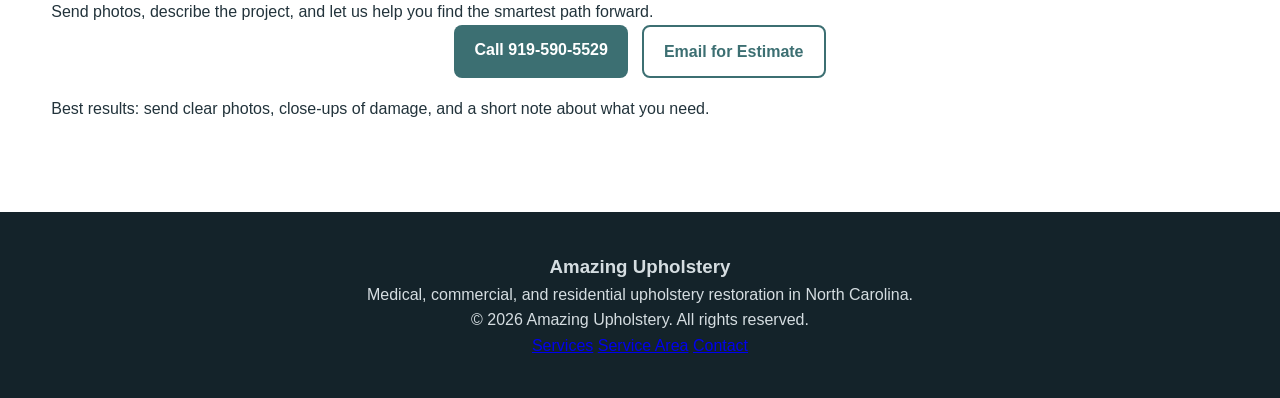
==== commit d403b83e: "Update index.html" ====
--- a/index.html
+++ b/index.html
@@ -50,6 +50,8 @@
 <span>Commercial durability</span>
 <span>Fast turnaround</span>
 <span>North Carolina based</span>
+<span>Eco Friendly</span>
+
 </div>
 
 </div>
--- a/style.css
+++ b/style.css
@@ -20,10 +20,6 @@
   padding: 0;
 }
 
-html {
-  scroll-behavior: smooth;
-}
-
 body {
   font-family: Arial, Helvetica, sans-serif;
   color: var(--text);
@@ -36,15 +32,12 @@
   max-width: 100%;
 }
 
-a {
-  color: inherit;
-  text-decoration: none;
-}
-
 .container {
   width: min(92%, 1200px);
   margin: 0 auto;
 }
+
+/* HEADER */
 
 .site-header {
   position: sticky;
@@ -52,7 +45,6 @@
   z-index: 1000;
   background: var(--charcoal);
   border-bottom: 1px solid rgba(255, 255, 255, 0.08);
-  box-shadow: 0 8px 24px rgba(0, 0, 0, 0.12);
 }
 
 .nav {
@@ -60,16 +52,12 @@
   display: flex;
   justify-content: space-between;
   align-items: center;
-  gap: 24px;
 }
 
 .logo {
-  font-size: 1.25rem;
+  font-size: 1.2rem;
   font-weight: 700;
   color: #f4efe8;
-  letter-spacing: 0.5px;
-  white-space: nowrap;
-  line-height: 1.2;
 }
 
 .logo span {
@@ -78,218 +66,95 @@
 
 .nav-links {
   display: flex;
+  gap: 20px;
   align-items: center;
-  gap: 22px;
-  flex-wrap: wrap;
 }
 
 .nav-links a {
-  color: rgba(255, 255, 255, 0.92);
+  color: #fff;
   font-weight: 600;
-  font-size: 0.96rem;
-}
-
-.nav-links a:hover {
-  color: #ffffff;
-}
-
-.nav-cta {
-  margin-left: 4px;
-}
+}
+
+/* BUTTONS */
 
 .btn {
-  display: inline-block;
-  padding: 14px 24px;
-  border-radius: 10px;
+  padding: 12px 20px;
+  border-radius: 8px;
   font-weight: 700;
-  border: 2px solid transparent;
-  transition: background-color 0.25s ease, color 0.25s ease, border-color 0.25s ease, transform 0.25s ease;
-}
-
-.btn:hover {
-  transform: translateY(-1px);
+  text-decoration: none;
 }
 
 .btn-primary {
   background: var(--teal);
-  color: var(--white);
-}
-
-.btn-primary:hover {
-  background: var(--teal-dark);
+  color: #fff;
 }
 
 .btn-secondary {
-  background: transparent;
+  border: 2px solid var(--teal);
   color: var(--teal);
-  border-color: var(--teal);
-}
-
-.btn-secondary:hover {
-  background: rgba(60, 111, 114, 0.08);
-}
-
-.section {
-  padding: 92px 0;
-}
-
-.section-light {
-  background: var(--white);
-}
-
-.section-cream {
-  background: var(--cream);
-}
-
-.section-dark {
-  background: var(--charcoal);
-  color: var(--white);
-}
-
-.section-head {
-  max-width: 760px;
-  margin: 0 auto 56px;
-  text-align: center;
-}
-
-.section-head h2 {
-  font-size: clamp(2rem, 4vw, 3rem);
-  line-height: 1.12;
-  margin-bottom: 14px;
-}
-
-.section-head p {
-  color: var(--muted);
-  font-size: 1.04rem;
-}
-
-.section-label {
-  display: inline-block;
-  margin-bottom: 12px;
-  color: var(--teal);
-  font-size: 0.84rem;
-  font-weight: 800;
-  text-transform: uppercase;
-  letter-spacing: 0.08em;
-}
-
-.section-label-light {
-  color: #d5e1db;
-}
+}
+
+/* HERO */
 
 .hero {
-  background: linear-gradient(135deg, #f7f3ed 0%, #ffffff 52%, #f2f5f6 100%);
-  padding: 100px 0 82px;
+  padding: 100px 0 90px;
+  background: linear-gradient(135deg, #f7f3ed 0%, #ffffff 60%, #f2f5f6 100%);
 }
 
 .hero-grid {
   display: grid;
-  grid-template-columns: 1.15fr 0.85fr;
-  gap: 34px;
+  grid-template-columns: 1fr 1fr;
+  gap: 40px;
   align-items: center;
 }
 
 .hero-copy h1 {
-  font-size: clamp(2.4rem, 4.5vw, 4.2rem);
-  line-height: 1.05;
-  margin-bottom: 18px;
+  font-size: clamp(2.3rem, 4.2vw, 3.8rem);
+  line-height: 1.08;
+  margin-bottom: 14px;
+  max-width: 620px;
 }
 
 .hero-text {
-  font-size: 1.08rem;
+  font-size: 1.05rem;
   color: #51626a;
-  max-width: 700px;
+  max-width: 560px;
   margin-bottom: 26px;
 }
 
 .hero-actions {
   display: flex;
   gap: 14px;
+  margin-bottom: 20px;
+}
+
+.hero-tags {
+  display: flex;
+  gap: 10px;
   flex-wrap: wrap;
-  margin-bottom: 22px;
-}
-
-.hero-tags {
-  display: flex;
-  flex-wrap: wrap;
-  gap: 12px;
 }
 
 .hero-tags span {
-  background: var(--white);
+  background: #fff;
+  padding: 8px 12px;
+  border-radius: 20px;
   border: 1px solid var(--border);
-  border-radius: 999px;
-  padding: 10px 14px;
-  font-size: 0.92rem;
-  font-weight: 700;
-  color: #42545c;
-}
-
-.hero-panel {
-  background: var(--white);
-  border: 1px solid var(--border);
-  border-radius: var(--radius-lg);
-  overflow: hidden;
-  box-shadow: var(--shadow);
-}
+}
+
+/* HERO IMAGE */
 
 .hero-panel img {
   width: 100%;
   height: 320px;
   object-fit: cover;
-}
-
-.hero-panel-body {
-  padding: 26px;
-}
-
-.hero-panel-body h2 {
-  font-size: 1.35rem;
-  margin-bottom: 14px;
-}
-
-.hero-panel-body ul {
-  list-style: none;
-}
-
-.hero-panel-body li {
-  padding: 10px 0;
-  border-bottom: 1px solid #edf2f4;
-  color: var(--muted);
-}
-
-.hero-panel-body li:last-child {
-  border-bottom: none;
-}
-
-.trust-strip {
-  background: var(--charcoal-soft);
-  color: var(--white);
-  padding: 22px 0;
-  border-top: 1px solid rgba(255, 255, 255, 0.06);
-  border-bottom: 1px solid rgba(255, 255, 255, 0.06);
-}
-
-.trust-grid {
-  display: grid;
-  grid-template-columns: repeat(4, 1fr);
-  gap: 18px;
-}
-
-.trust-item {
-  text-align: center;
-  padding: 10px 12px;
-}
-
-.trust-item strong {
-  display: block;
-  margin-bottom: 5px;
-  font-size: 1rem;
-}
-
-.trust-item span {
-  color: rgba(255, 255, 255, 0.78);
-  font-size: 0.95rem;
+  border-radius: 18px;
+  box-shadow: var(--shadow);
+}
+
+/* SERVICES */
+
+.section {
+  padding: 90px 0;
 }
 
 .service-grid {
@@ -300,199 +165,41 @@
 
 .service-card {
   background: var(--white);
-  border: 1px solid var(--border);
   border-radius: 18px;
   overflow: hidden;
   box-shadow: var(--shadow);
-  transition: transform 0.25s ease, box-shadow 0.25s ease;
+  transition: all 0.25s ease;
 }
 
 .service-card:hover {
   transform: translateY(-4px);
   box-shadow: var(--shadow-hover);
-}
-
-.service-top {
-  overflow: hidden;
-  background: #f3f4f6;
 }
 
 .service-top img {
   width: 100%;
   height: 250px;
   object-fit: cover;
-  display: block;
   transition: transform 0.35s ease;
 }
 
-.service-card:hover .service-top img {
+.service-card:hover img {
   transform: scale(1.04);
 }
 
 .service-body {
-  padding: 22px 22px 24px;
+  padding: 20px;
 }
 
 .service-body h3 {
-  font-size: 1.18rem;
-  margin-bottom: 10px;
-  color: var(--text);
+  margin-bottom: 8px;
 }
 
 .service-body p {
   color: var(--muted);
-  font-size: 0.98rem;
-  line-height: 1.55;
-}
-
-.brand-grid {
-  display: grid;
-  grid-template-columns: 1fr 1fr;
-  gap: 34px;
-  align-items: start;
-}
-
-.brand-copy h2 {
-  font-size: clamp(2rem, 4vw, 3rem);
-  line-height: 1.12;
-  margin-bottom: 16px;
-}
-
-.brand-copy p {
-  color: rgba(255, 255, 255, 0.82);
-  margin-bottom: 16px;
-}
-
-.brand-points {
-  display: grid;
-  grid-template-columns: repeat(2, 1fr);
-  gap: 18px;
-}
-
-.brand-box {
-  background: rgba(255, 255, 255, 0.06);
-  border: 1px solid rgba(255, 255, 255, 0.08);
-  border-radius: var(--radius);
-  padding: 22px;
-}
-
-.brand-box h3 {
-  color: var(--white);
-  margin-bottom: 8px;
-  font-size: 1.06rem;
-}
-
-.brand-box p {
-  color: rgba(255, 255, 255, 0.78);
-}
-
-.process-grid {
-  display: grid;
-  grid-template-columns: repeat(3, 1fr);
-  gap: 24px;
-}
-
-.process-card {
-  background: var(--white);
-  border: 1px solid var(--border);
-  border-top: 5px solid var(--teal);
-  border-radius: var(--radius);
-  padding: 28px;
-  box-shadow: var(--shadow);
-}
-
-.step-number,
-.step {
-  width: 52px;
-  height: 52px;
-  border-radius: 50%;
-  background: var(--teal);
-  color: var(--white);
-  display: flex;
-  align-items: center;
-  justify-content: center;
-  font-size: 1.12rem;
-  font-weight: 800;
-  margin-bottom: 16px;
-}
-
-.process-card h3 {
-  margin-bottom: 10px;
-}
-
-.process-card p {
-  color: var(--muted);
-}
-
-.areas-grid {
-  display: grid;
-  grid-template-columns: 1.1fr 0.9fr;
-  gap: 28px;
-  align-items: start;
-}
-
-.areas-copy h2 {
-  font-size: clamp(2rem, 4vw, 3rem);
-  line-height: 1.12;
-  margin-bottom: 14px;
-}
-
-.areas-copy p {
-  color: rgba(255, 255, 255, 0.82);
-}
-
-.areas-card {
-  background: rgba(255, 255, 255, 0.06);
-  border: 1px solid rgba(255, 255, 255, 0.08);
-  border-radius: var(--radius-lg);
-  padding: 28px;
-}
-
-.areas-card h3 {
-  margin-bottom: 16px;
-  color: var(--white);
-}
-
-.areas-card ul {
-  list-style: none;
-  display: grid;
-  grid-template-columns: repeat(2, 1fr);
-  gap: 10px 16px;
-}
-
-.areas-card li {
-  padding: 10px 12px;
-  border-radius: 12px;
-  background: rgba(255, 255, 255, 0.08);
-  color: rgba(255, 255, 255, 0.88);
-}
-
-.areas-list {
-  text-align: center;
-  font-size: 1.2rem;
-  color: rgba(255, 255, 255, 0.88);
-}
-
-.contact-panel {
-  background: var(--white);
-  border: 1px solid var(--border);
-  border-radius: 28px;
-  padding: 56px 30px;
-  text-align: center;
-  box-shadow: var(--shadow);
-}
-
-.contact-panel h2 {
-  font-size: clamp(2rem, 4vw, 3rem);
-  line-height: 1.1;
-  margin-bottom: 14px;
-}
-
-.contact-panel p {
-  max-width: 720px;
-  margin: 0 auto 24px;
-  color: var(--muted);
-}
+}
+
+/* CONTACT SECTION FIX */
 
 .contact-actions {
   display: flex;
@@ -500,104 +207,36 @@
   gap: 14px;
   flex-wrap: wrap;
   margin-bottom: 18px;
-}
-
-.contact-note {
-  color: #55666f;
-  font-size: 0.95rem;
-}
+  position: relative;
+  z-index: 5;
+}
+
+.contact-actions a {
+  position: relative;
+  z-index: 6;
+}
+
+/* FOOTER */
 
 .site-footer {
   background: var(--charcoal);
   color: #d5dde1;
-  padding: 42px 0;
-  border-top: 1px solid rgba(255, 255, 255, 0.08);
-}
-
-.footer-grid {
-  display: flex;
-  justify-content: space-between;
-  gap: 24px;
-  flex-wrap: wrap;
-  align-items: flex-start;
-}
-
-.footer-left h3 {
-  color: var(--white);
-  margin-bottom: 8px;
-}
-
-.footer-left p {
-  margin-bottom: 6px;
-}
-
-.footer-right {
-  display: flex;
-  gap: 18px;
-  flex-wrap: wrap;
-}
-
-.footer-right a:hover {
-  color: var(--white);
-}
-
-@media (max-width: 1100px) {
-  .service-grid,
-  .process-grid {
-    grid-template-columns: repeat(2, 1fr);
-  }
-
-  .trust-grid {
-    grid-template-columns: repeat(2, 1fr);
-  }
-}
+  padding: 40px 0;
+  text-align: center;
+}
+
+/* MOBILE */
 
 @media (max-width: 900px) {
-  .nav {
-    flex-direction: column;
-    justify-content: center;
-    padding: 16px 0;
-  }
-
-  .nav-links {
-    justify-content: center;
-  }
-
-  .hero-grid,
-  .brand-grid,
-  .areas-grid {
-    grid-template-columns: 1fr;
-  }
-
-  .brand-points {
-    grid-template-columns: 1fr 1fr;
-  }
-}
-
-@media (max-width: 700px) {
-  .section {
-    padding: 74px 0;
-  }
-
-  .service-grid,
-  .process-grid,
-  .trust-grid,
-  .brand-points,
-  .areas-card ul {
-    grid-template-columns: 1fr;
-  }
-
-  .hero-panel img,
-  .service-top img {
-    height: 220px;
-  }
-
-  .contact-panel {
-    padding: 42px 22px;
-  }
-
-  .footer-right {
-    flex-direction: column;
-    gap: 10px;
-  }
-}
+
+.hero-grid,
+.service-grid {
+  grid-template-columns: 1fr;
+}
+
+.nav {
+  flex-direction: column;
+  gap: 10px;
+}
+
+}
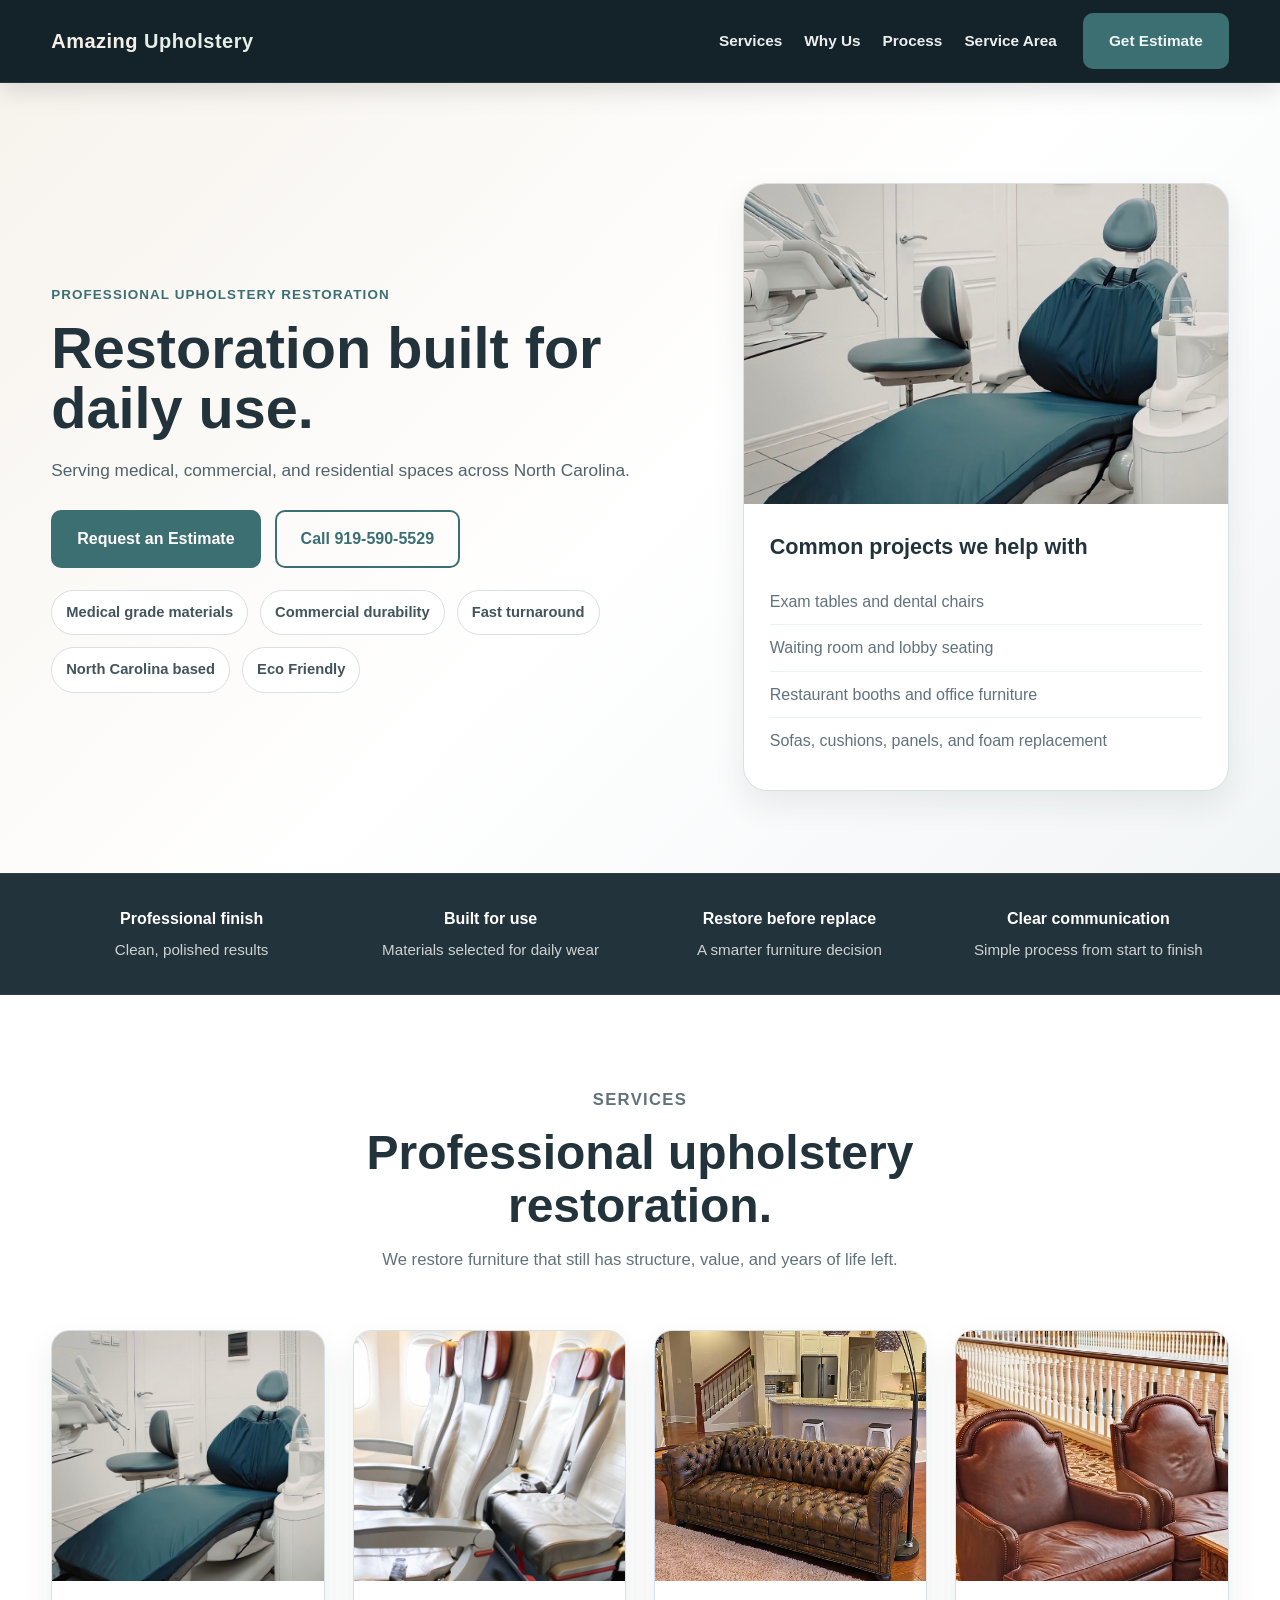
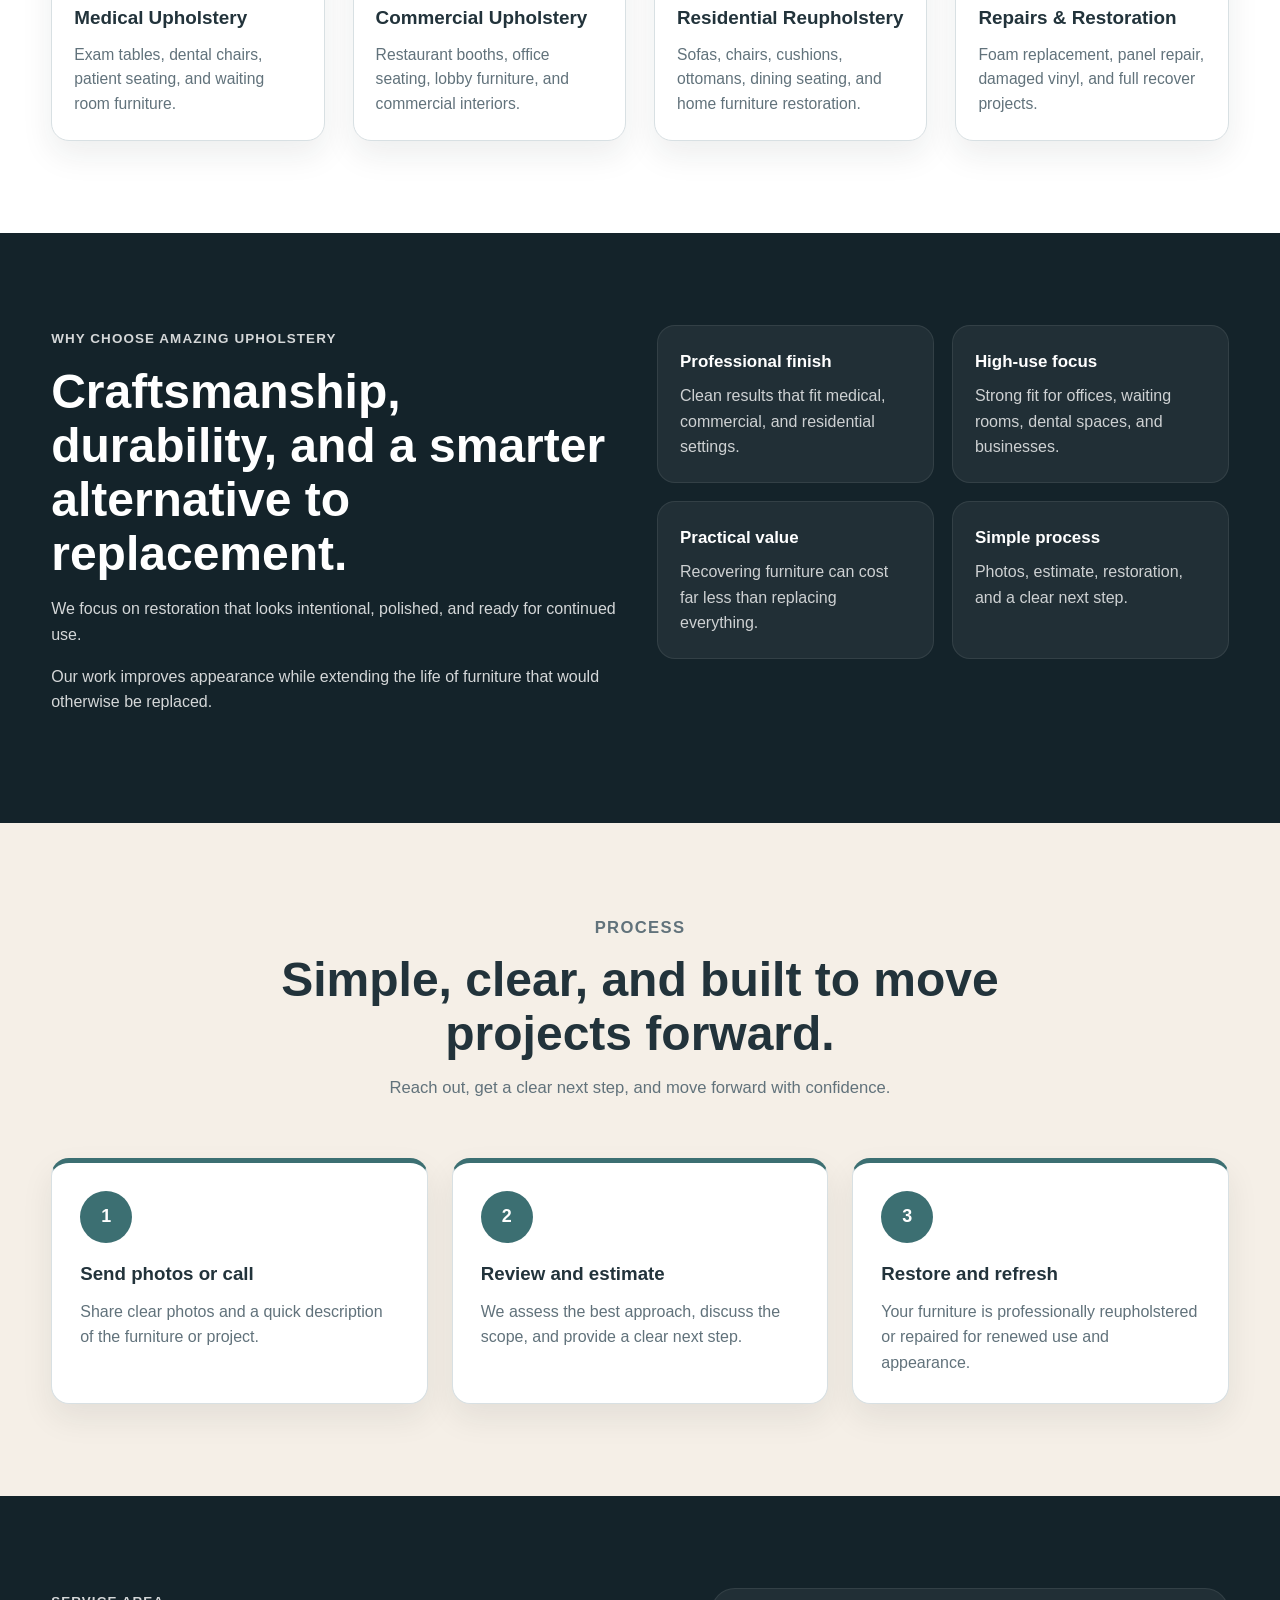
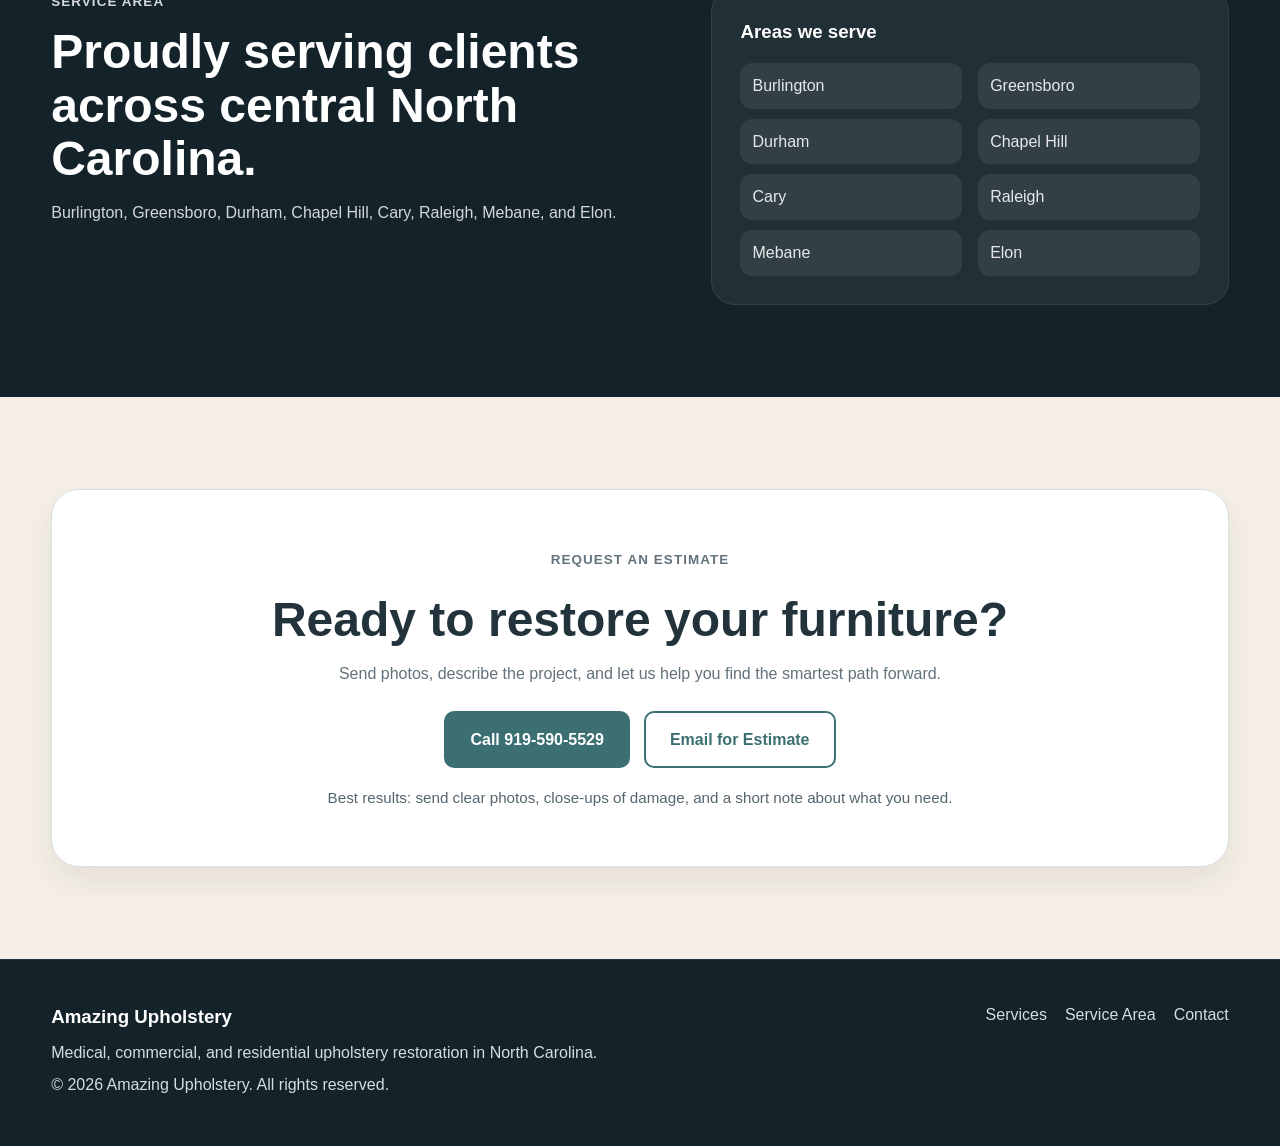
==== commit fbae9647: "Update index.html" ====
--- a/index.html
+++ b/index.html
@@ -58,7 +58,7 @@
 
 <div class="hero-panel">
 
-<img src="Residential.JPG" alt="Residential upholstery">
+<img src="Medical.JPEG" alt="Medical upholstery">
 
 <div class="hero-panel-body">
 
--- a/style.css
+++ b/style.css
@@ -20,6 +20,10 @@
   padding: 0;
 }
 
+html {
+  scroll-behavior: smooth;
+}
+
 body {
   font-family: Arial, Helvetica, sans-serif;
   color: var(--text);
@@ -32,12 +36,15 @@
   max-width: 100%;
 }
 
+a {
+  color: inherit;
+  text-decoration: none;
+}
+
 .container {
   width: min(92%, 1200px);
   margin: 0 auto;
 }
-
-/* HEADER */
 
 .site-header {
   position: sticky;
@@ -45,6 +52,7 @@
   z-index: 1000;
   background: var(--charcoal);
   border-bottom: 1px solid rgba(255, 255, 255, 0.08);
+  box-shadow: 0 8px 24px rgba(0, 0, 0, 0.12);
 }
 
 .nav {
@@ -52,12 +60,16 @@
   display: flex;
   justify-content: space-between;
   align-items: center;
+  gap: 24px;
 }
 
 .logo {
-  font-size: 1.2rem;
+  font-size: 1.25rem;
   font-weight: 700;
   color: #f4efe8;
+  letter-spacing: 0.5px;
+  white-space: nowrap;
+  line-height: 1.2;
 }
 
 .logo span {
@@ -66,95 +78,218 @@
 
 .nav-links {
   display: flex;
-  gap: 20px;
   align-items: center;
+  gap: 22px;
+  flex-wrap: wrap;
 }
 
 .nav-links a {
-  color: #fff;
+  color: rgba(255, 255, 255, 0.92);
   font-weight: 600;
-}
-
-/* BUTTONS */
+  font-size: 0.96rem;
+}
+
+.nav-links a:hover {
+  color: #ffffff;
+}
+
+.nav-cta {
+  margin-left: 4px;
+}
 
 .btn {
-  padding: 12px 20px;
-  border-radius: 8px;
+  display: inline-block;
+  padding: 14px 24px;
+  border-radius: 10px;
   font-weight: 700;
-  text-decoration: none;
+  border: 2px solid transparent;
+  transition: background-color 0.25s ease, color 0.25s ease, border-color 0.25s ease, transform 0.25s ease;
+}
+
+.btn:hover {
+  transform: translateY(-1px);
 }
 
 .btn-primary {
   background: var(--teal);
-  color: #fff;
+  color: var(--white);
+}
+
+.btn-primary:hover {
+  background: var(--teal-dark);
 }
 
 .btn-secondary {
-  border: 2px solid var(--teal);
+  background: transparent;
   color: var(--teal);
-}
-
-/* HERO */
+  border-color: var(--teal);
+}
+
+.btn-secondary:hover {
+  background: rgba(60, 111, 114, 0.08);
+}
+
+.section {
+  padding: 92px 0;
+}
+
+.section-light {
+  background: var(--white);
+}
+
+.section-cream {
+  background: var(--cream);
+}
+
+.section-dark {
+  background: var(--charcoal);
+  color: var(--white);
+}
+
+.section-head {
+  max-width: 760px;
+  margin: 0 auto 56px;
+  text-align: center;
+}
+
+.section-head h2 {
+  font-size: clamp(2rem, 4vw, 3rem);
+  line-height: 1.12;
+  margin-bottom: 14px;
+}
+
+.section-head p {
+  color: var(--muted);
+  font-size: 1.04rem;
+}
+
+.section-label {
+  display: inline-block;
+  margin-bottom: 12px;
+  color: var(--teal);
+  font-size: 0.84rem;
+  font-weight: 800;
+  text-transform: uppercase;
+  letter-spacing: 0.08em;
+}
+
+.section-label-light {
+  color: #d5e1db;
+}
 
 .hero {
-  padding: 100px 0 90px;
-  background: linear-gradient(135deg, #f7f3ed 0%, #ffffff 60%, #f2f5f6 100%);
+  background: linear-gradient(135deg, #f7f3ed 0%, #ffffff 52%, #f2f5f6 100%);
+  padding: 100px 0 82px;
 }
 
 .hero-grid {
   display: grid;
-  grid-template-columns: 1fr 1fr;
-  gap: 40px;
+  grid-template-columns: 1.15fr 0.85fr;
+  gap: 34px;
   align-items: center;
 }
 
 .hero-copy h1 {
-  font-size: clamp(2.3rem, 4.2vw, 3.8rem);
-  line-height: 1.08;
-  margin-bottom: 14px;
-  max-width: 620px;
+  font-size: clamp(2.4rem, 4.5vw, 4.2rem);
+  line-height: 1.05;
+  margin-bottom: 18px;
 }
 
 .hero-text {
-  font-size: 1.05rem;
+  font-size: 1.08rem;
   color: #51626a;
-  max-width: 560px;
+  max-width: 700px;
   margin-bottom: 26px;
 }
 
 .hero-actions {
   display: flex;
   gap: 14px;
-  margin-bottom: 20px;
+  flex-wrap: wrap;
+  margin-bottom: 22px;
 }
 
 .hero-tags {
   display: flex;
-  gap: 10px;
   flex-wrap: wrap;
+  gap: 12px;
 }
 
 .hero-tags span {
-  background: #fff;
-  padding: 8px 12px;
-  border-radius: 20px;
+  background: var(--white);
   border: 1px solid var(--border);
-}
-
-/* HERO IMAGE */
+  border-radius: 999px;
+  padding: 10px 14px;
+  font-size: 0.92rem;
+  font-weight: 700;
+  color: #42545c;
+}
+
+.hero-panel {
+  background: var(--white);
+  border: 1px solid var(--border);
+  border-radius: var(--radius-lg);
+  overflow: hidden;
+  box-shadow: var(--shadow);
+}
 
 .hero-panel img {
   width: 100%;
   height: 320px;
   object-fit: cover;
-  border-radius: 18px;
-  box-shadow: var(--shadow);
-}
-
-/* SERVICES */
-
-.section {
-  padding: 90px 0;
+}
+
+.hero-panel-body {
+  padding: 26px;
+}
+
+.hero-panel-body h2 {
+  font-size: 1.35rem;
+  margin-bottom: 14px;
+}
+
+.hero-panel-body ul {
+  list-style: none;
+}
+
+.hero-panel-body li {
+  padding: 10px 0;
+  border-bottom: 1px solid #edf2f4;
+  color: var(--muted);
+}
+
+.hero-panel-body li:last-child {
+  border-bottom: none;
+}
+
+.trust-strip {
+  background: var(--charcoal-soft);
+  color: var(--white);
+  padding: 22px 0;
+  border-top: 1px solid rgba(255, 255, 255, 0.06);
+  border-bottom: 1px solid rgba(255, 255, 255, 0.06);
+}
+
+.trust-grid {
+  display: grid;
+  grid-template-columns: repeat(4, 1fr);
+  gap: 18px;
+}
+
+.trust-item {
+  text-align: center;
+  padding: 10px 12px;
+}
+
+.trust-item strong {
+  display: block;
+  margin-bottom: 5px;
+  font-size: 1rem;
+}
+
+.trust-item span {
+  color: rgba(255, 255, 255, 0.78);
+  font-size: 0.95rem;
 }
 
 .service-grid {
@@ -165,41 +300,199 @@
 
 .service-card {
   background: var(--white);
+  border: 1px solid var(--border);
   border-radius: 18px;
   overflow: hidden;
   box-shadow: var(--shadow);
-  transition: all 0.25s ease;
+  transition: transform 0.25s ease, box-shadow 0.25s ease;
 }
 
 .service-card:hover {
   transform: translateY(-4px);
   box-shadow: var(--shadow-hover);
+}
+
+.service-top {
+  overflow: hidden;
+  background: #f3f4f6;
 }
 
 .service-top img {
   width: 100%;
   height: 250px;
   object-fit: cover;
+  display: block;
   transition: transform 0.35s ease;
 }
 
-.service-card:hover img {
+.service-card:hover .service-top img {
   transform: scale(1.04);
 }
 
 .service-body {
-  padding: 20px;
+  padding: 22px 22px 24px;
 }
 
 .service-body h3 {
-  margin-bottom: 8px;
+  font-size: 1.18rem;
+  margin-bottom: 10px;
+  color: var(--text);
 }
 
 .service-body p {
   color: var(--muted);
-}
-
-/* CONTACT SECTION FIX */
+  font-size: 0.98rem;
+  line-height: 1.55;
+}
+
+.brand-grid {
+  display: grid;
+  grid-template-columns: 1fr 1fr;
+  gap: 34px;
+  align-items: start;
+}
+
+.brand-copy h2 {
+  font-size: clamp(2rem, 4vw, 3rem);
+  line-height: 1.12;
+  margin-bottom: 16px;
+}
+
+.brand-copy p {
+  color: rgba(255, 255, 255, 0.82);
+  margin-bottom: 16px;
+}
+
+.brand-points {
+  display: grid;
+  grid-template-columns: repeat(2, 1fr);
+  gap: 18px;
+}
+
+.brand-box {
+  background: rgba(255, 255, 255, 0.06);
+  border: 1px solid rgba(255, 255, 255, 0.08);
+  border-radius: var(--radius);
+  padding: 22px;
+}
+
+.brand-box h3 {
+  color: var(--white);
+  margin-bottom: 8px;
+  font-size: 1.06rem;
+}
+
+.brand-box p {
+  color: rgba(255, 255, 255, 0.78);
+}
+
+.process-grid {
+  display: grid;
+  grid-template-columns: repeat(3, 1fr);
+  gap: 24px;
+}
+
+.process-card {
+  background: var(--white);
+  border: 1px solid var(--border);
+  border-top: 5px solid var(--teal);
+  border-radius: var(--radius);
+  padding: 28px;
+  box-shadow: var(--shadow);
+}
+
+.step-number,
+.step {
+  width: 52px;
+  height: 52px;
+  border-radius: 50%;
+  background: var(--teal);
+  color: var(--white);
+  display: flex;
+  align-items: center;
+  justify-content: center;
+  font-size: 1.12rem;
+  font-weight: 800;
+  margin-bottom: 16px;
+}
+
+.process-card h3 {
+  margin-bottom: 10px;
+}
+
+.process-card p {
+  color: var(--muted);
+}
+
+.areas-grid {
+  display: grid;
+  grid-template-columns: 1.1fr 0.9fr;
+  gap: 28px;
+  align-items: start;
+}
+
+.areas-copy h2 {
+  font-size: clamp(2rem, 4vw, 3rem);
+  line-height: 1.12;
+  margin-bottom: 14px;
+}
+
+.areas-copy p {
+  color: rgba(255, 255, 255, 0.82);
+}
+
+.areas-card {
+  background: rgba(255, 255, 255, 0.06);
+  border: 1px solid rgba(255, 255, 255, 0.08);
+  border-radius: var(--radius-lg);
+  padding: 28px;
+}
+
+.areas-card h3 {
+  margin-bottom: 16px;
+  color: var(--white);
+}
+
+.areas-card ul {
+  list-style: none;
+  display: grid;
+  grid-template-columns: repeat(2, 1fr);
+  gap: 10px 16px;
+}
+
+.areas-card li {
+  padding: 10px 12px;
+  border-radius: 12px;
+  background: rgba(255, 255, 255, 0.08);
+  color: rgba(255, 255, 255, 0.88);
+}
+
+.areas-list {
+  text-align: center;
+  font-size: 1.2rem;
+  color: rgba(255, 255, 255, 0.88);
+}
+
+.contact-panel {
+  background: var(--white);
+  border: 1px solid var(--border);
+  border-radius: 28px;
+  padding: 56px 30px;
+  text-align: center;
+  box-shadow: var(--shadow);
+}
+
+.contact-panel h2 {
+  font-size: clamp(2rem, 4vw, 3rem);
+  line-height: 1.1;
+  margin-bottom: 14px;
+}
+
+.contact-panel p {
+  max-width: 720px;
+  margin: 0 auto 24px;
+  color: var(--muted);
+}
 
 .contact-actions {
   display: flex;
@@ -207,36 +500,104 @@
   gap: 14px;
   flex-wrap: wrap;
   margin-bottom: 18px;
-  position: relative;
-  z-index: 5;
-}
-
-.contact-actions a {
-  position: relative;
-  z-index: 6;
-}
-
-/* FOOTER */
+}
+
+.contact-note {
+  color: #55666f;
+  font-size: 0.95rem;
+}
 
 .site-footer {
   background: var(--charcoal);
   color: #d5dde1;
-  padding: 40px 0;
-  text-align: center;
-}
-
-/* MOBILE */
+  padding: 42px 0;
+  border-top: 1px solid rgba(255, 255, 255, 0.08);
+}
+
+.footer-grid {
+  display: flex;
+  justify-content: space-between;
+  gap: 24px;
+  flex-wrap: wrap;
+  align-items: flex-start;
+}
+
+.footer-left h3 {
+  color: var(--white);
+  margin-bottom: 8px;
+}
+
+.footer-left p {
+  margin-bottom: 6px;
+}
+
+.footer-right {
+  display: flex;
+  gap: 18px;
+  flex-wrap: wrap;
+}
+
+.footer-right a:hover {
+  color: var(--white);
+}
+
+@media (max-width: 1100px) {
+  .service-grid,
+  .process-grid {
+    grid-template-columns: repeat(2, 1fr);
+  }
+
+  .trust-grid {
+    grid-template-columns: repeat(2, 1fr);
+  }
+}
 
 @media (max-width: 900px) {
-
-.hero-grid,
-.service-grid {
-  grid-template-columns: 1fr;
-}
-
-.nav {
-  flex-direction: column;
-  gap: 10px;
-}
-
-}
+  .nav {
+    flex-direction: column;
+    justify-content: center;
+    padding: 16px 0;
+  }
+
+  .nav-links {
+    justify-content: center;
+  }
+
+  .hero-grid,
+  .brand-grid,
+  .areas-grid {
+    grid-template-columns: 1fr;
+  }
+
+  .brand-points {
+    grid-template-columns: 1fr 1fr;
+  }
+}
+
+@media (max-width: 700px) {
+  .section {
+    padding: 74px 0;
+  }
+
+  .service-grid,
+  .process-grid,
+  .trust-grid,
+  .brand-points,
+  .areas-card ul {
+    grid-template-columns: 1fr;
+  }
+
+  .hero-panel img,
+  .service-top img {
+    height: 220px;
+  }
+
+  .contact-panel {
+    padding: 42px 22px;
+  }
+
+  .footer-right {
+    flex-direction: column;
+    gap: 10px;
+  }
+}
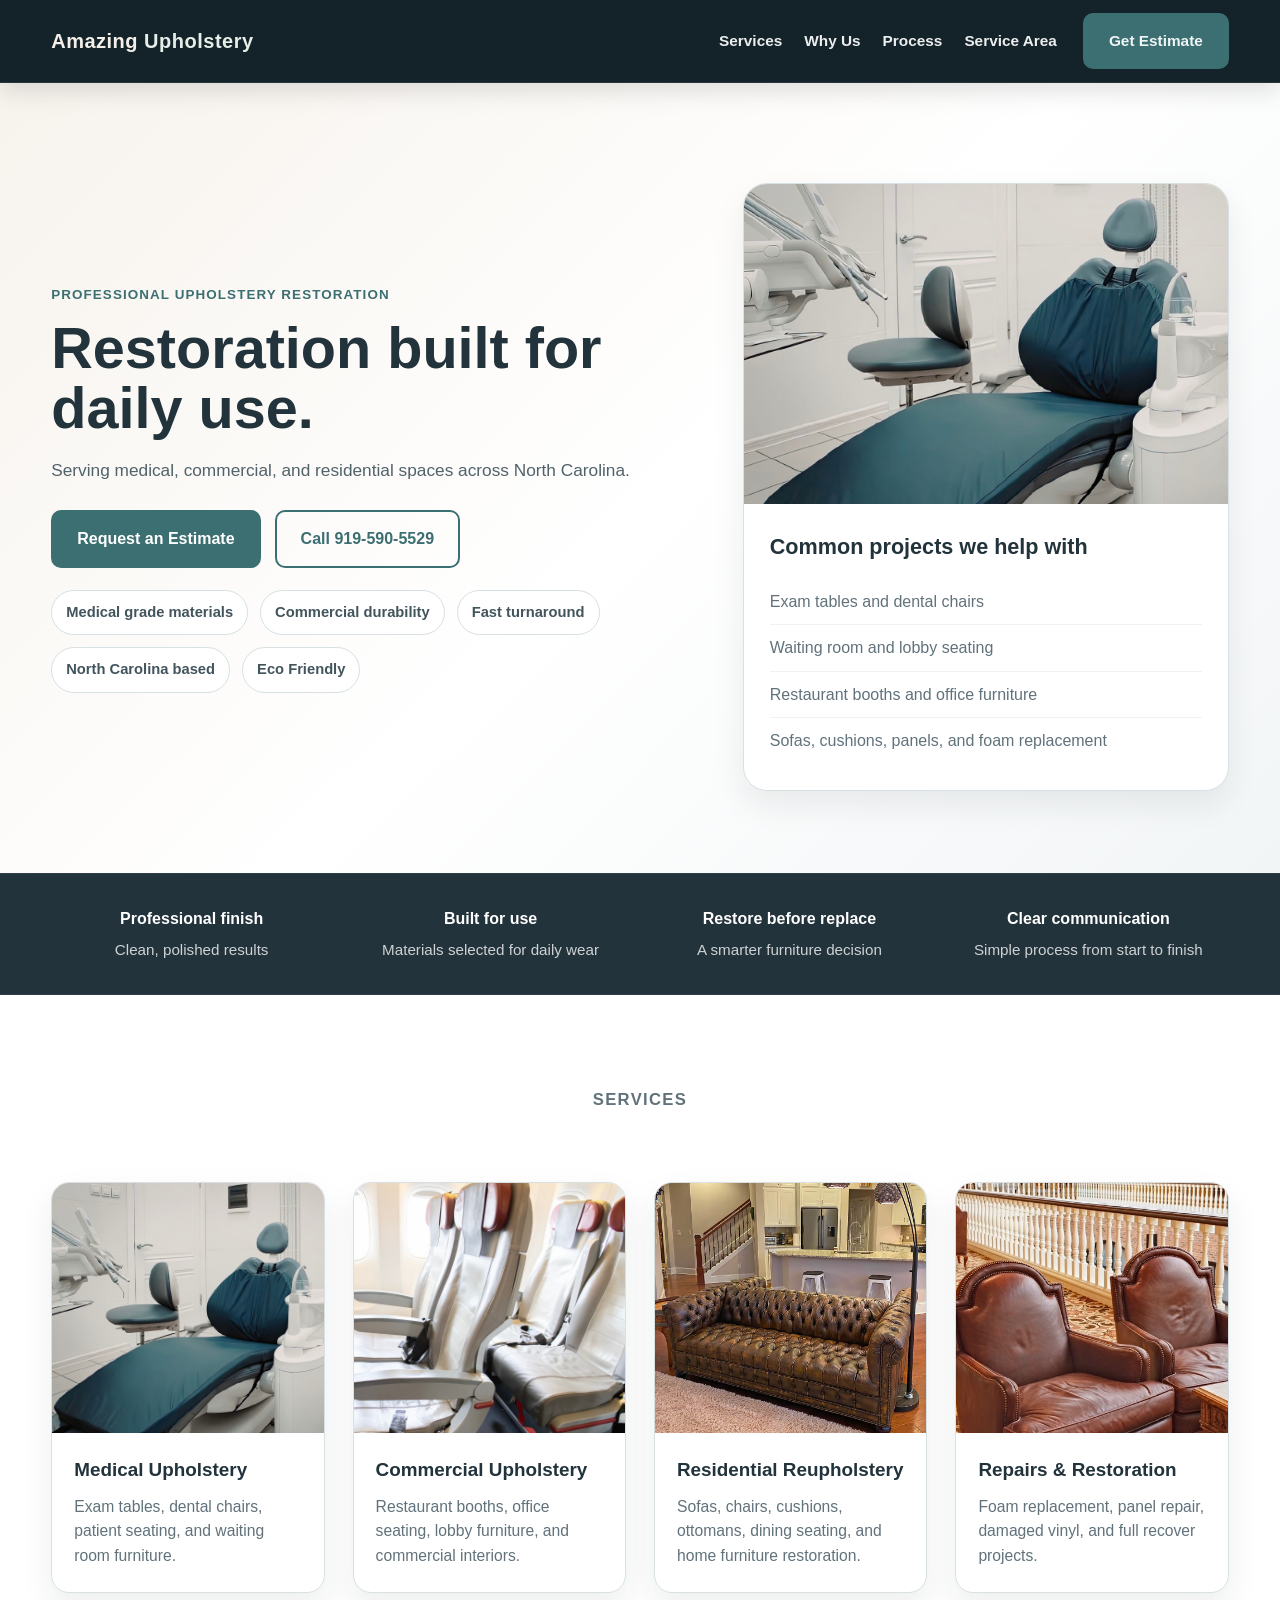
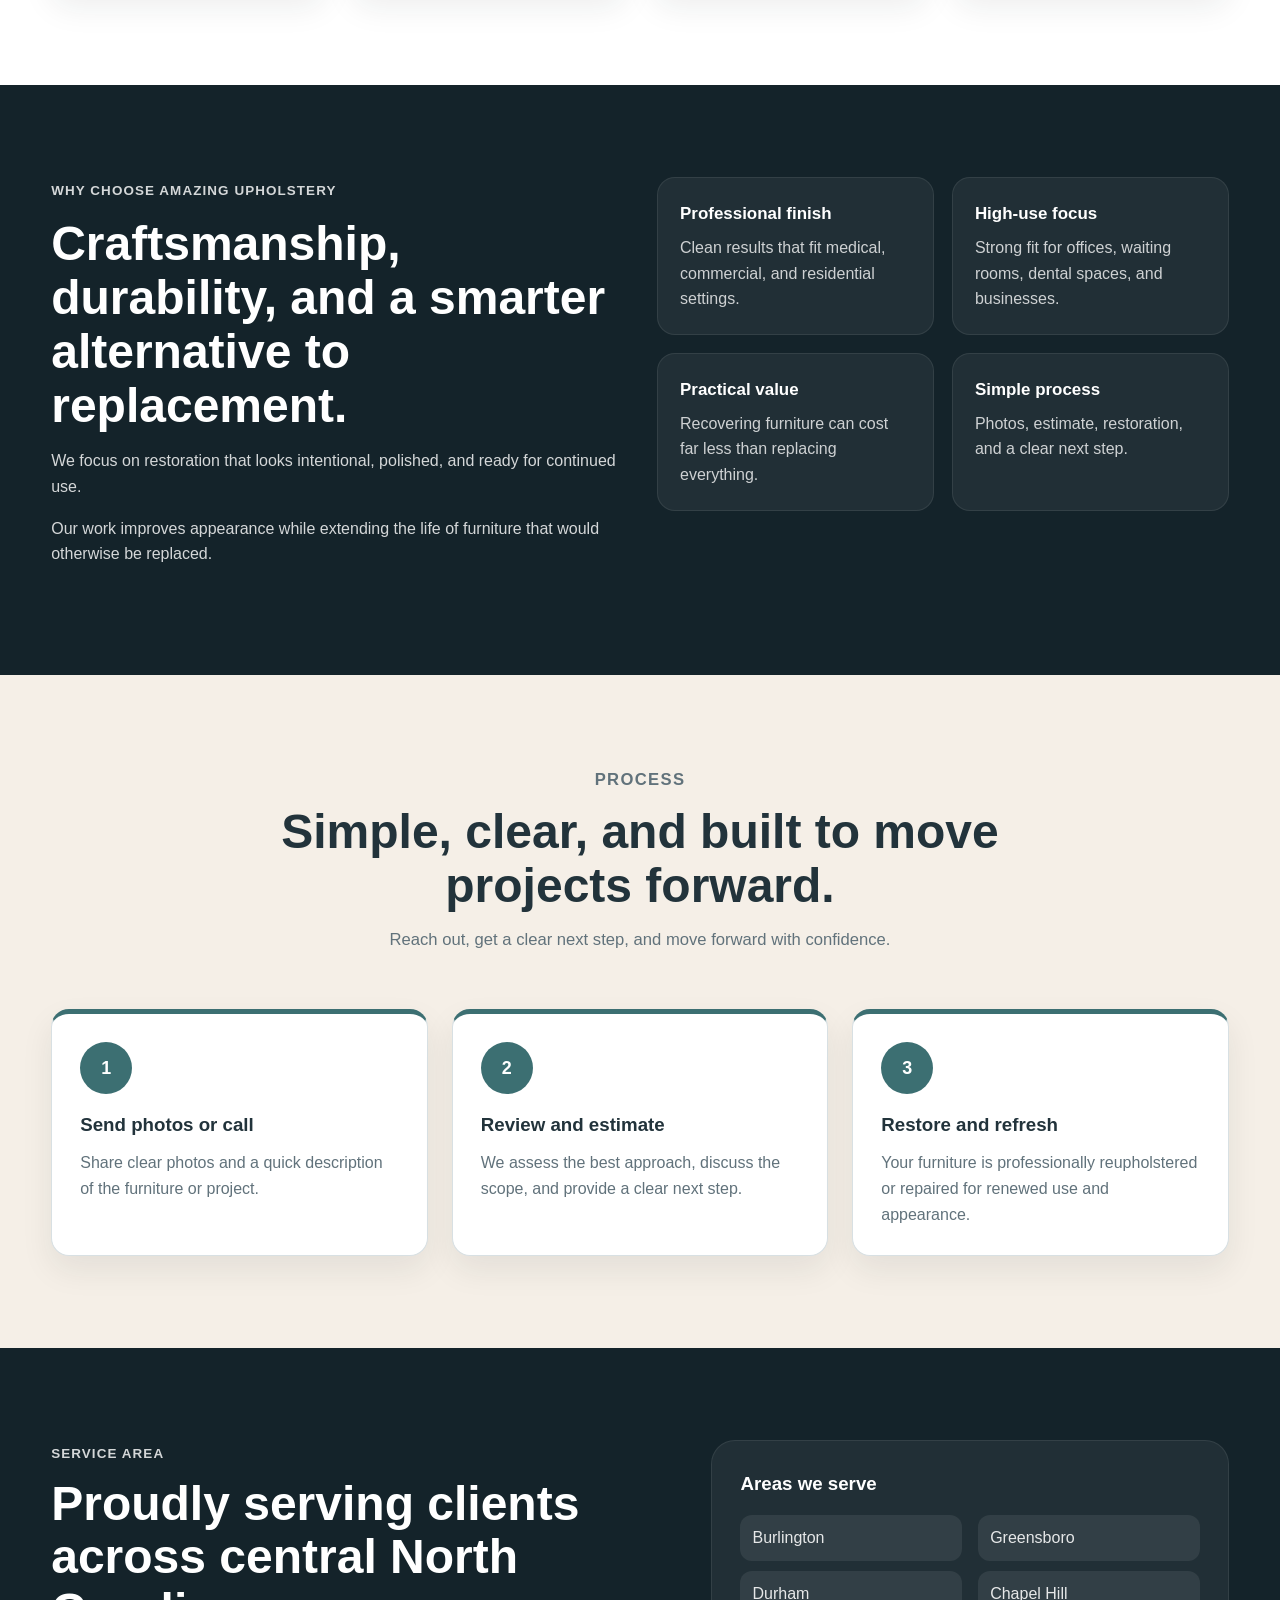
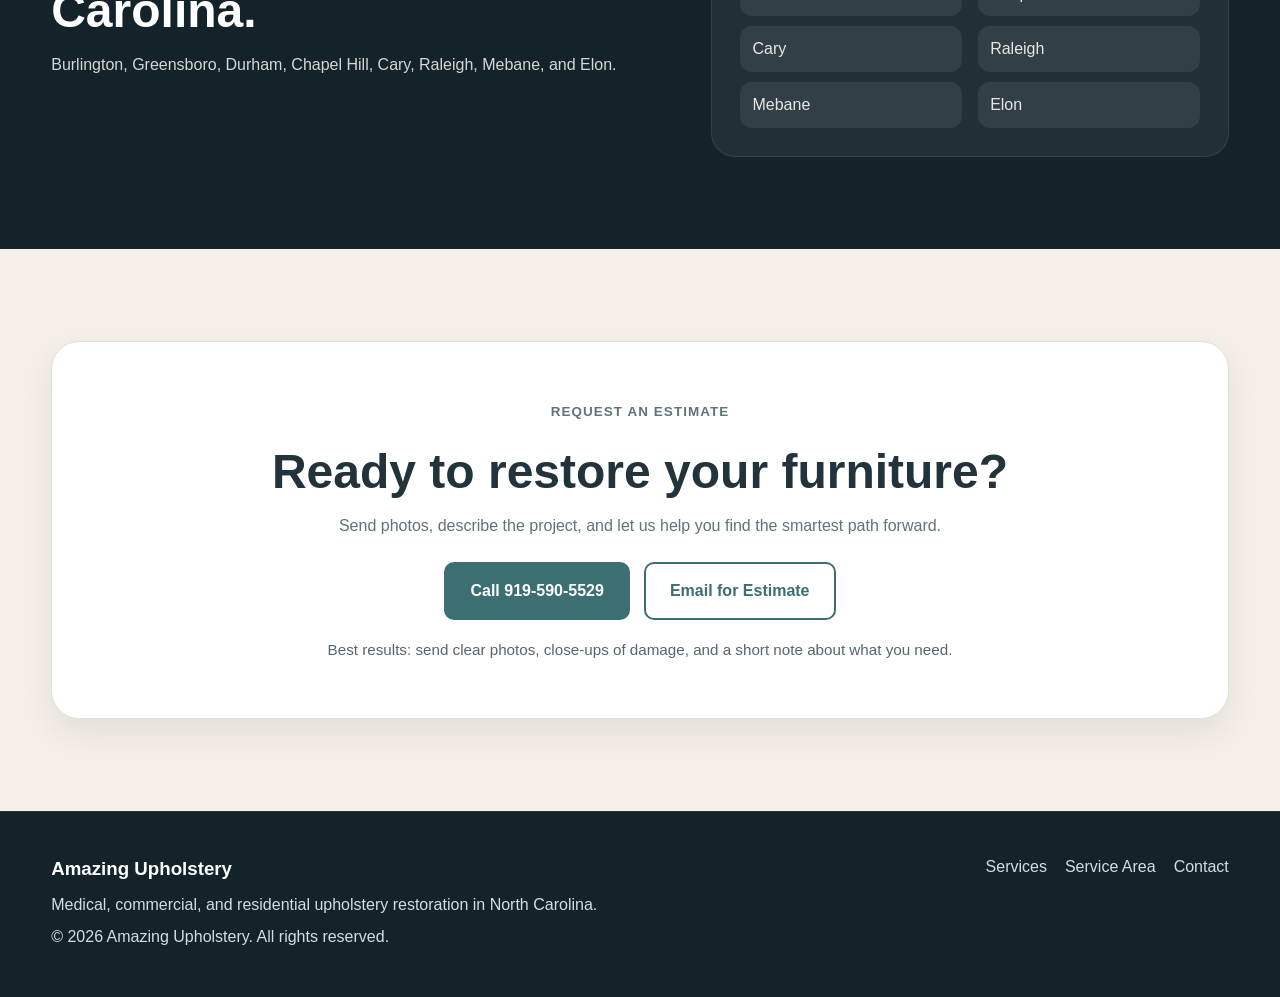
==== commit 1eae7f2f: "Fix HTML formatting and restore original content" ====
--- a/index.html
+++ b/index.html
@@ -113,8 +113,7 @@
 
 <div class="section-head">
 <p class="section-label">Services</p>
-<h2>Professional upholstery restoration.</h2>
-<p>We restore furniture that still has structure, value, and years of life left.</p>
+
 </div>
 
 <div class="service-grid">
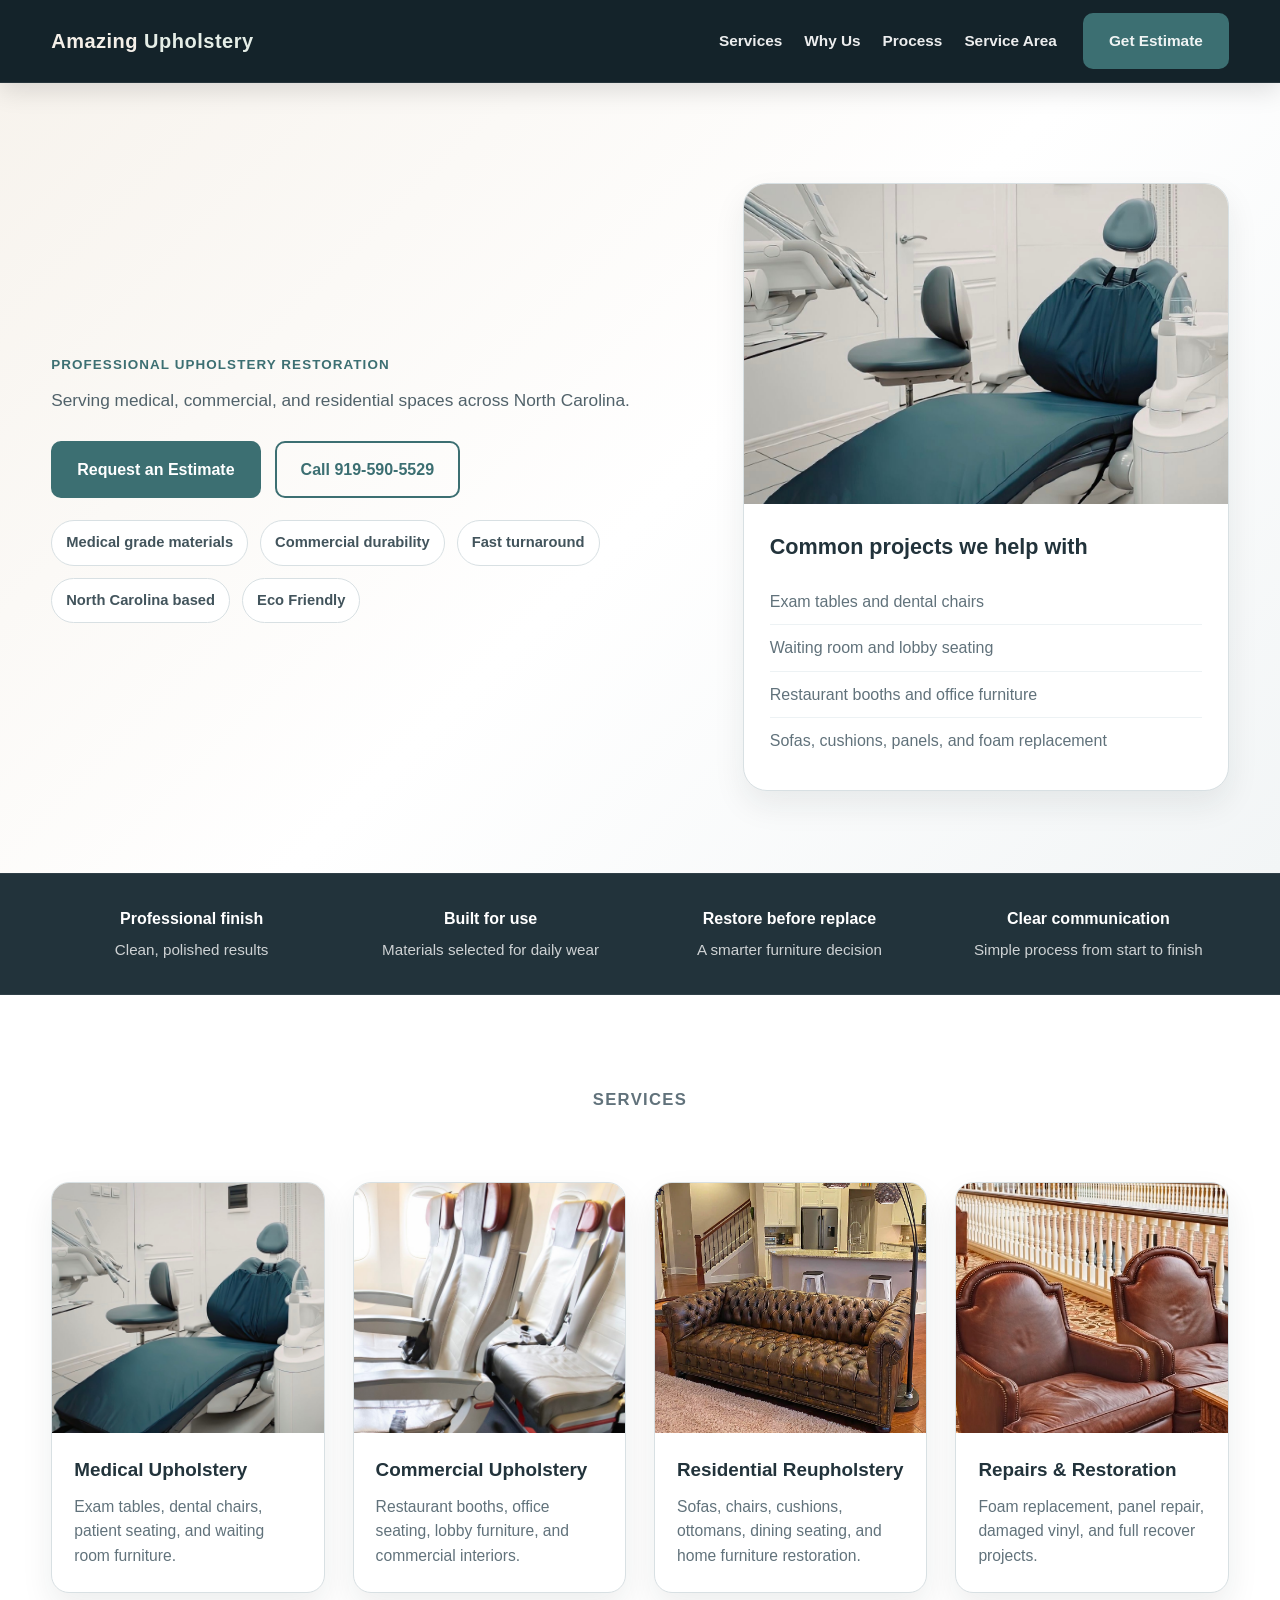
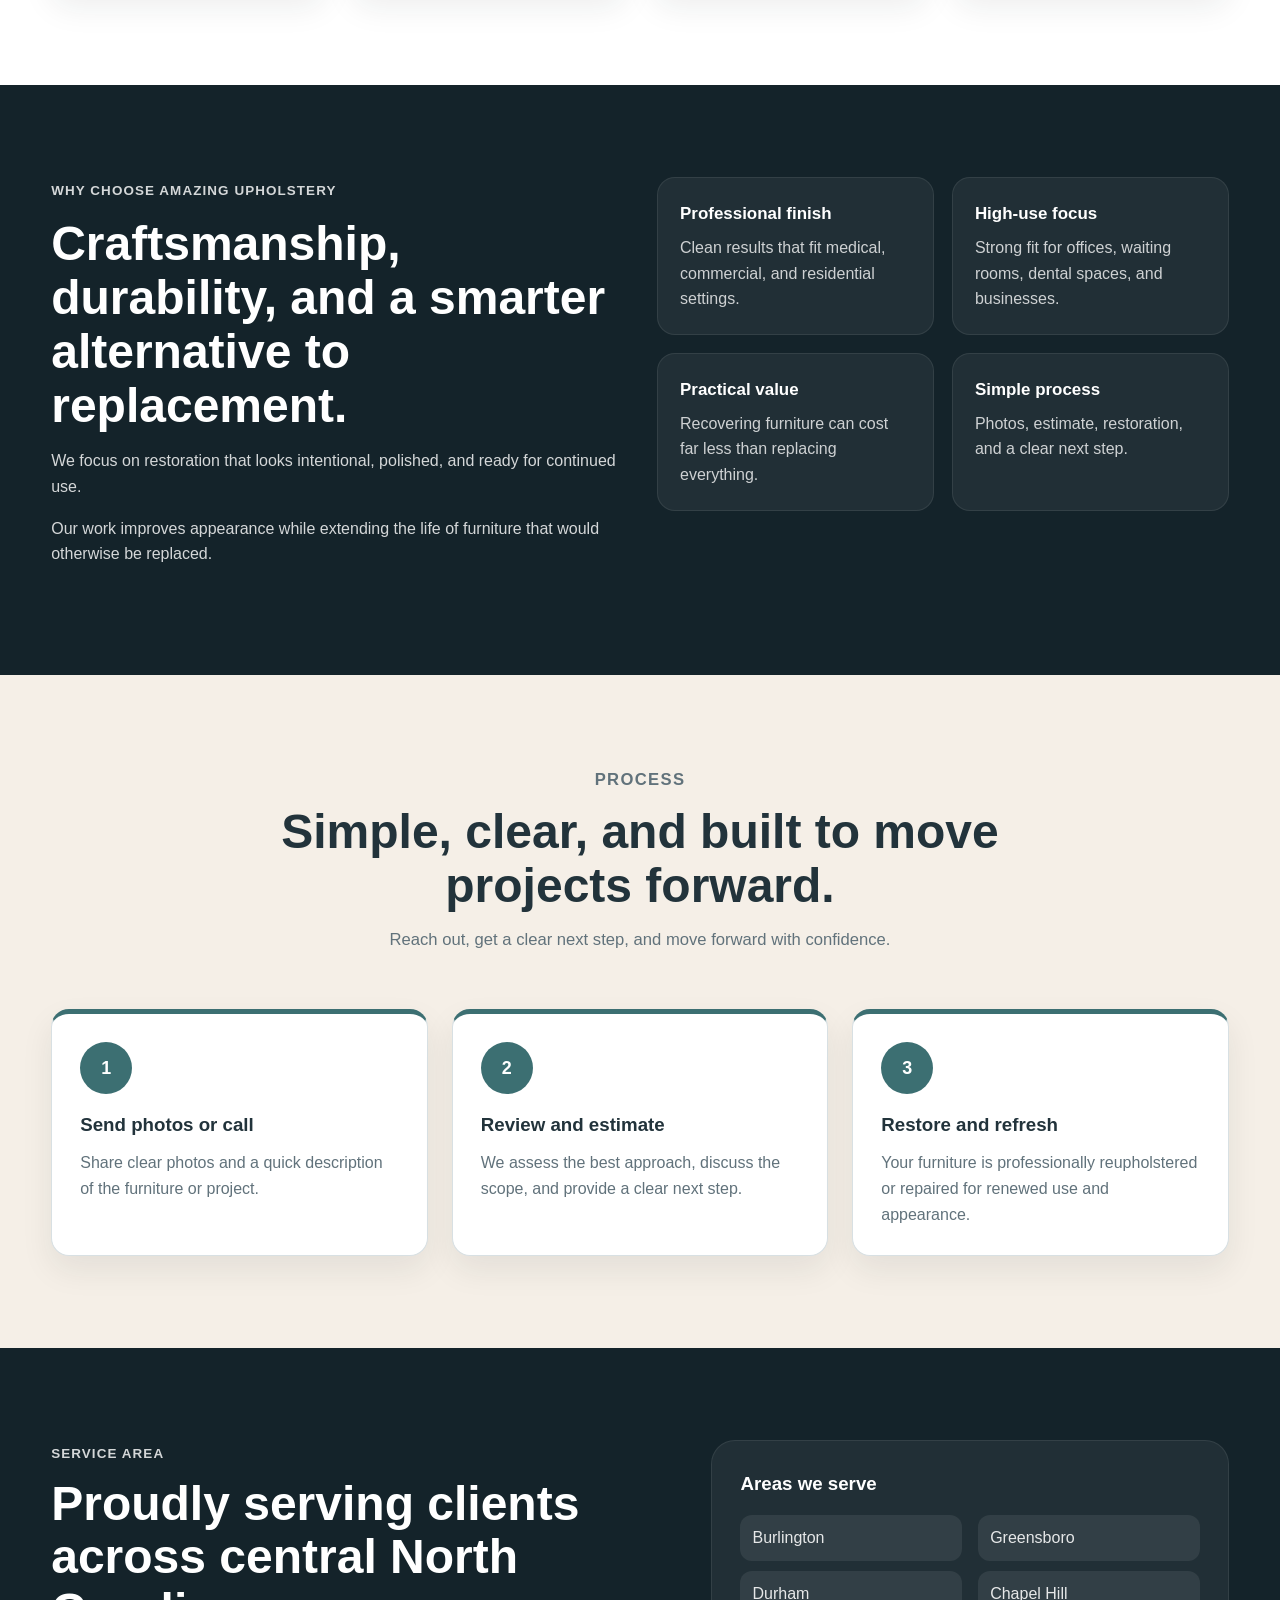
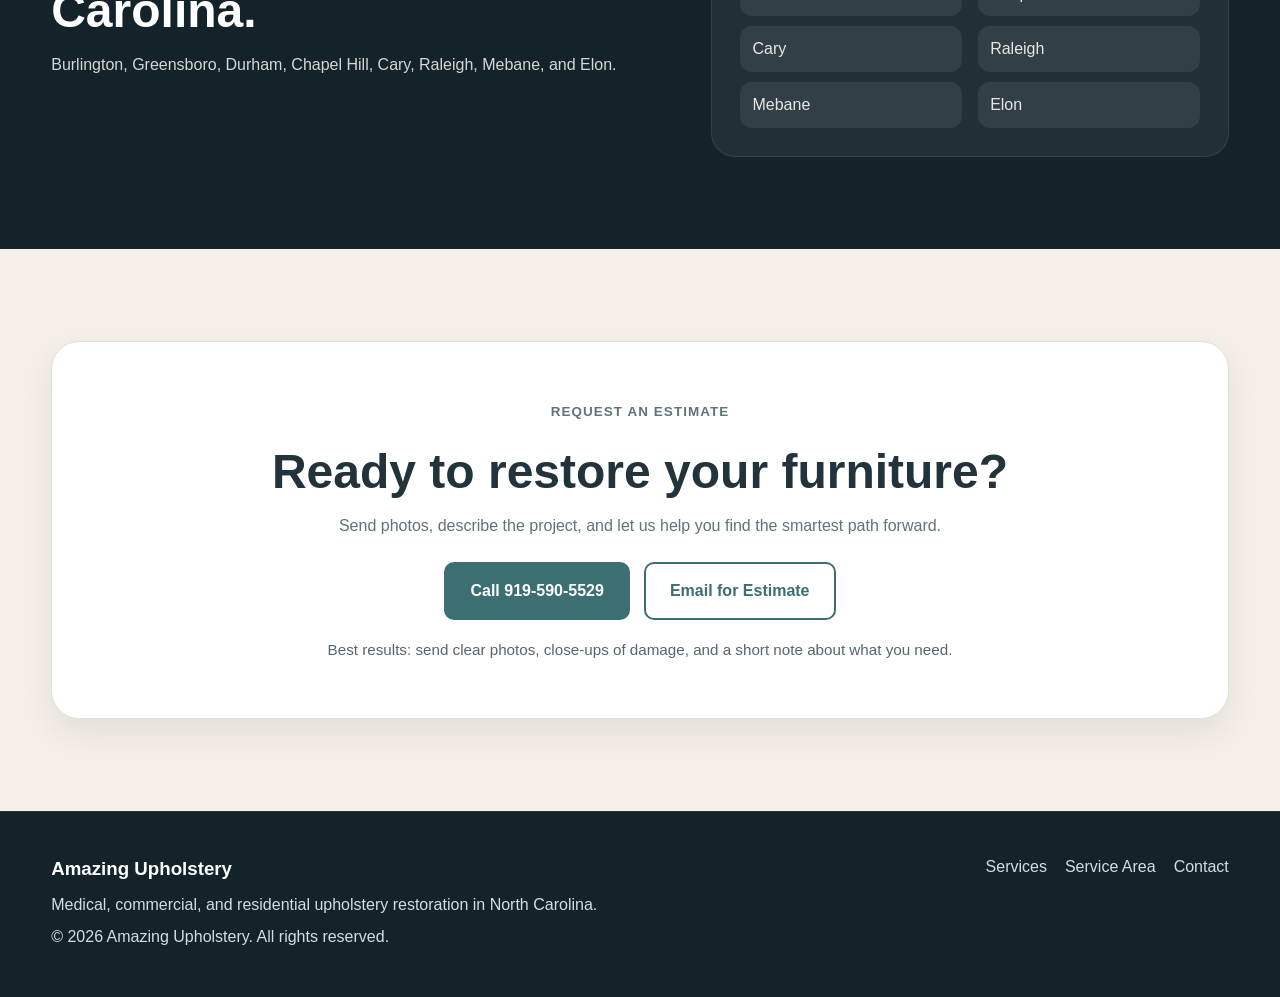
==== commit 77de52b7: "Fix HTML encoding issues in index.html" ====
--- a/index.html
+++ b/index.html
@@ -35,7 +35,7 @@
 
 <p class="section-label">Professional Upholstery Restoration</p>
 
-<h1>Restoration built for daily use.</h1>
+
 <p class="hero-text">
 Serving medical, commercial, and residential spaces across North Carolina.
 </p>
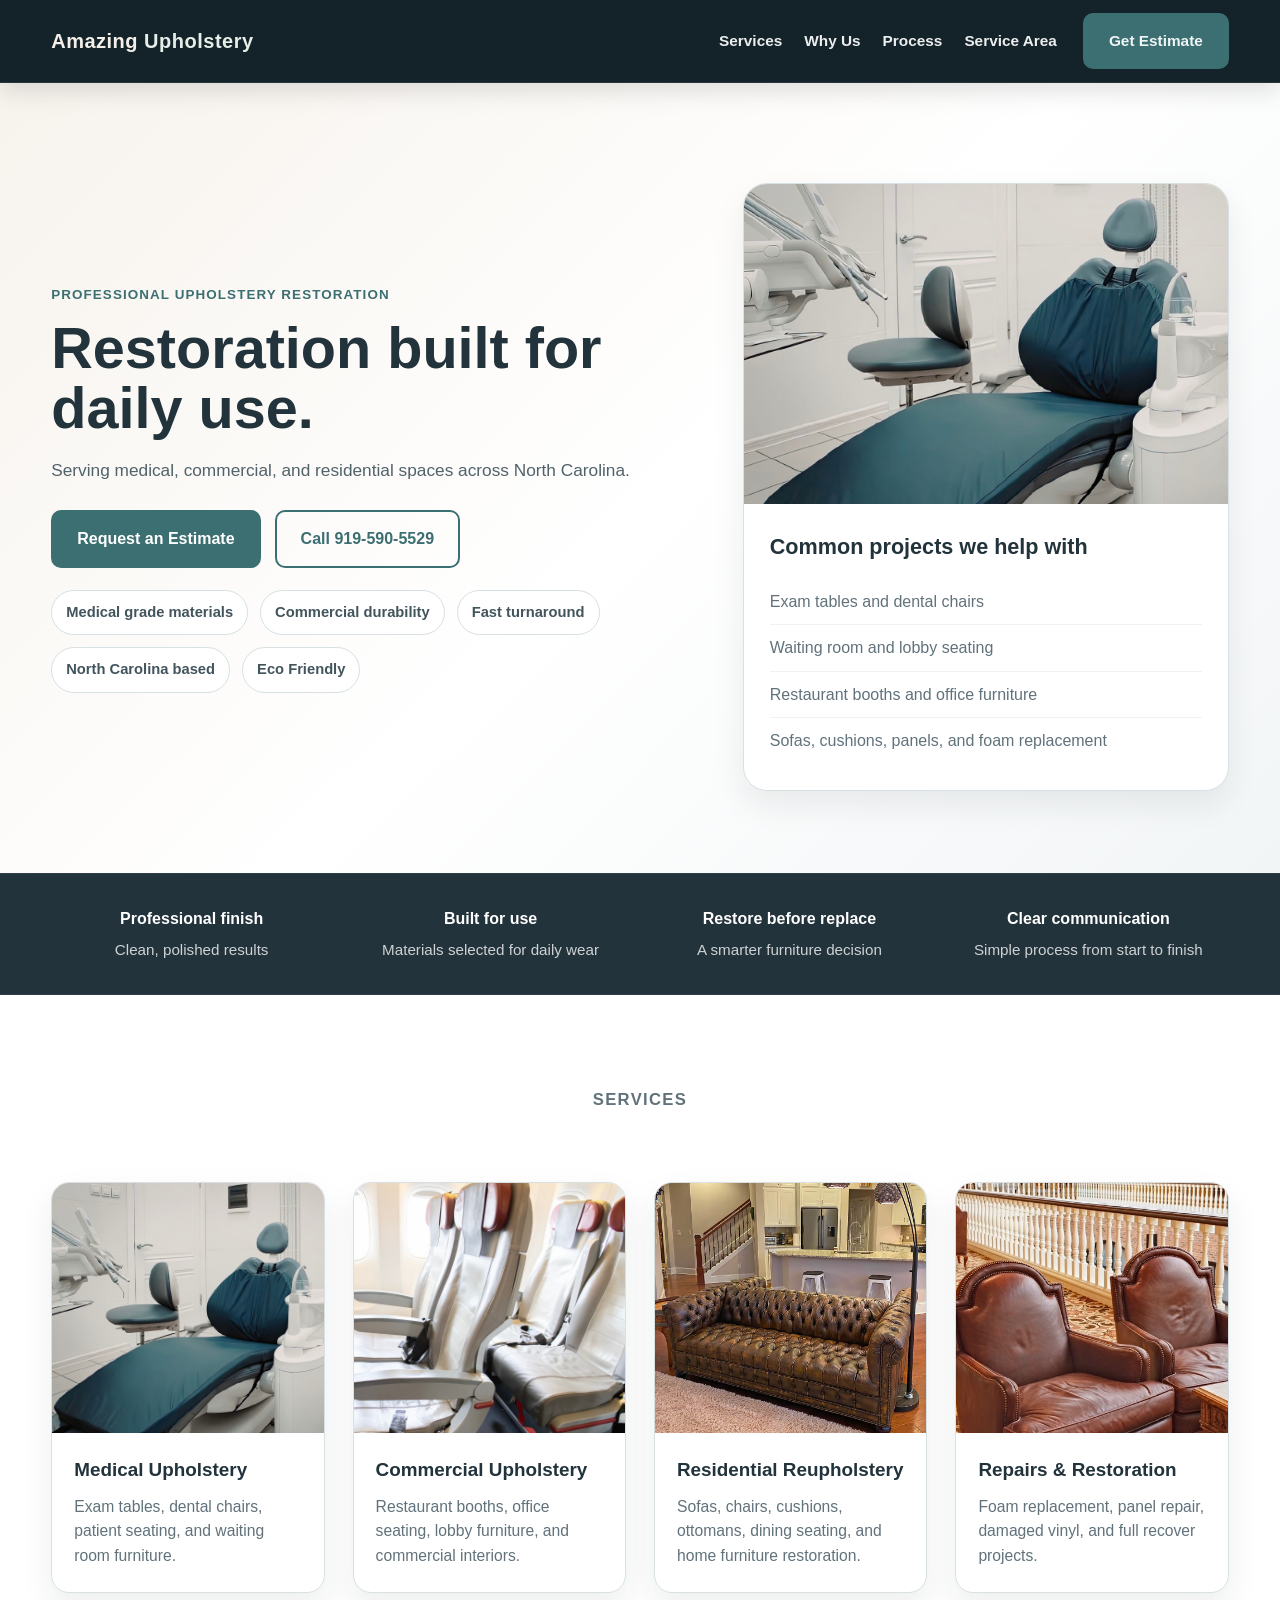
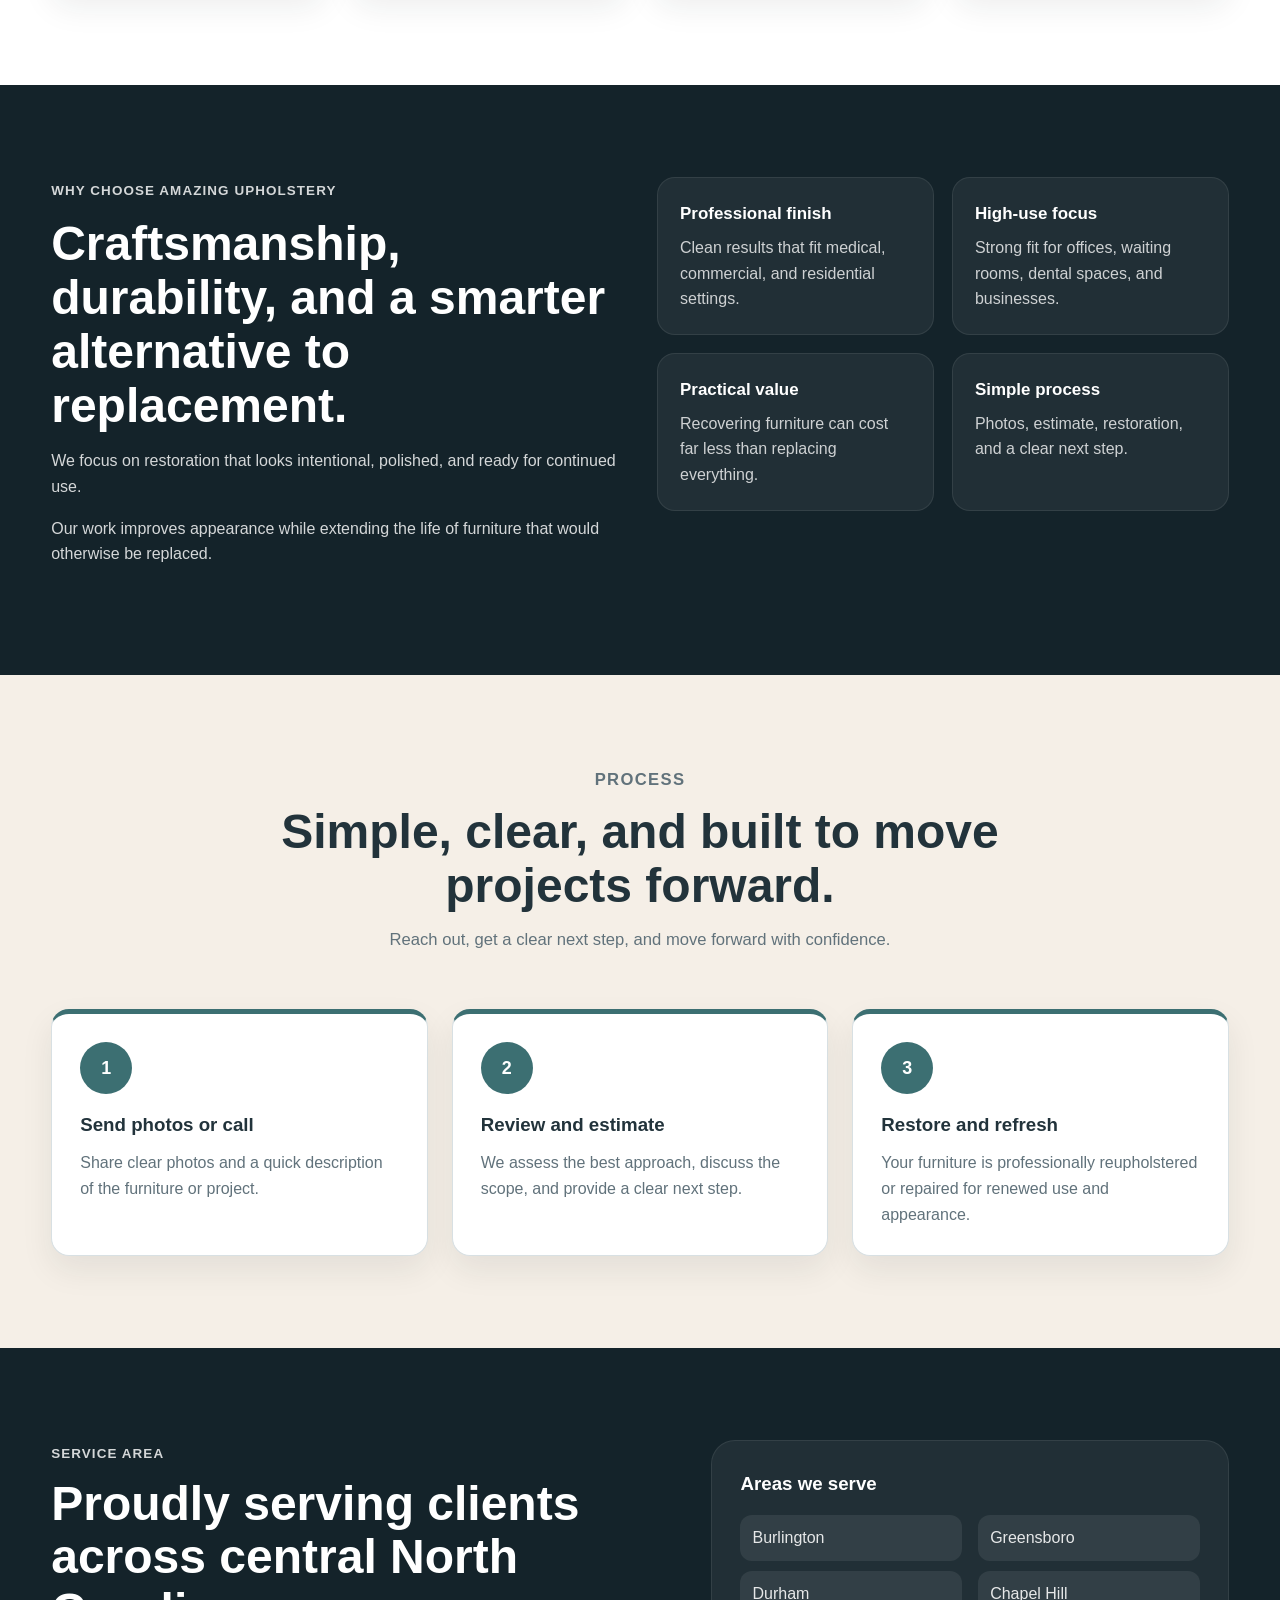
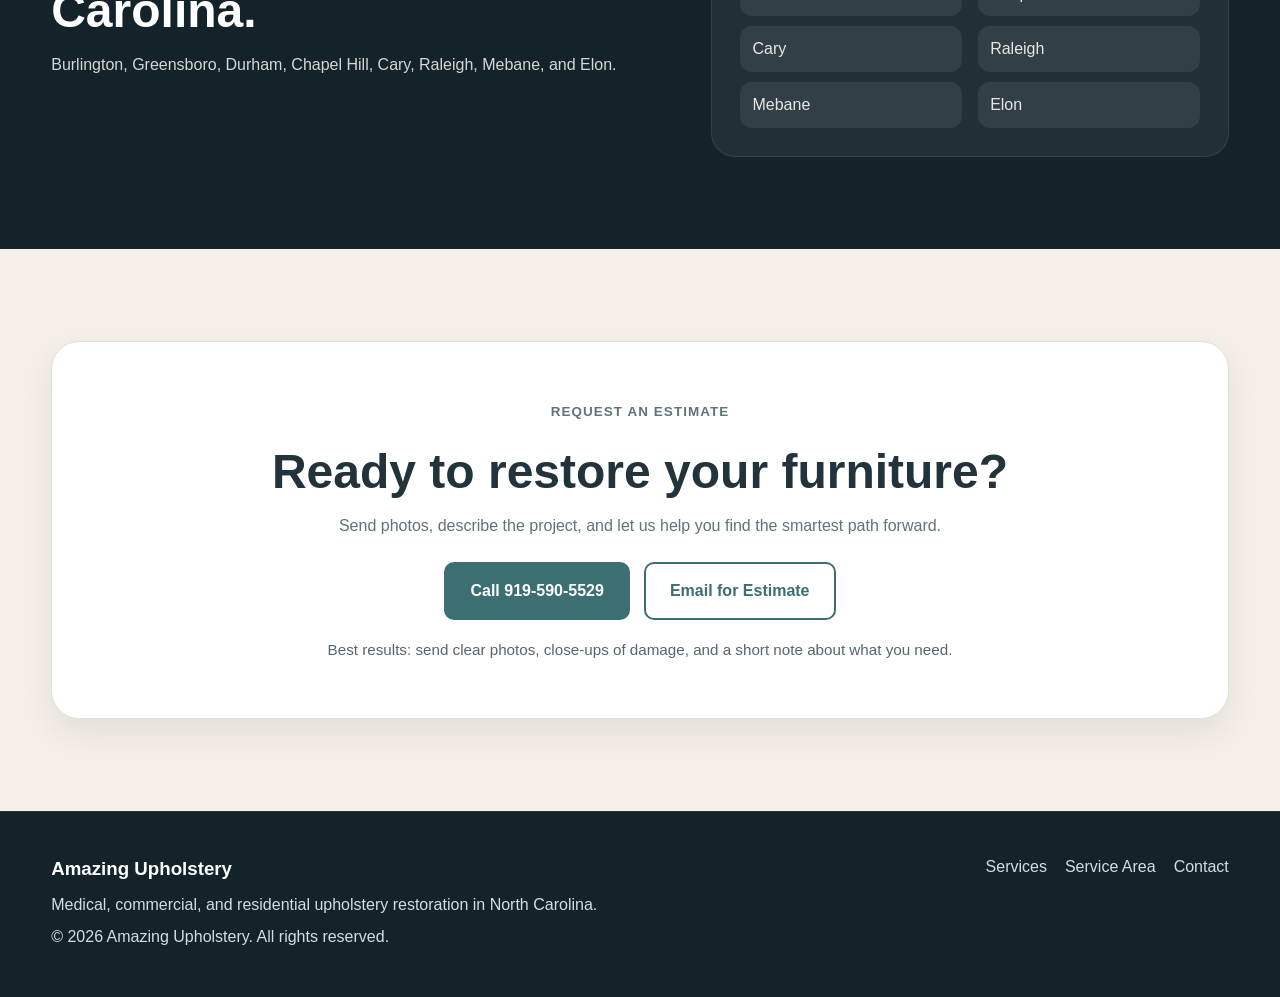
==== commit 56ae6555: "Update index.html" ====
--- a/index.html
+++ b/index.html
@@ -35,7 +35,7 @@
 
 <p class="section-label">Professional Upholstery Restoration</p>
 
-
+<h1>Restoration built for daily use.</h1>
 <p class="hero-text">
 Serving medical, commercial, and residential spaces across North Carolina.
 </p>
